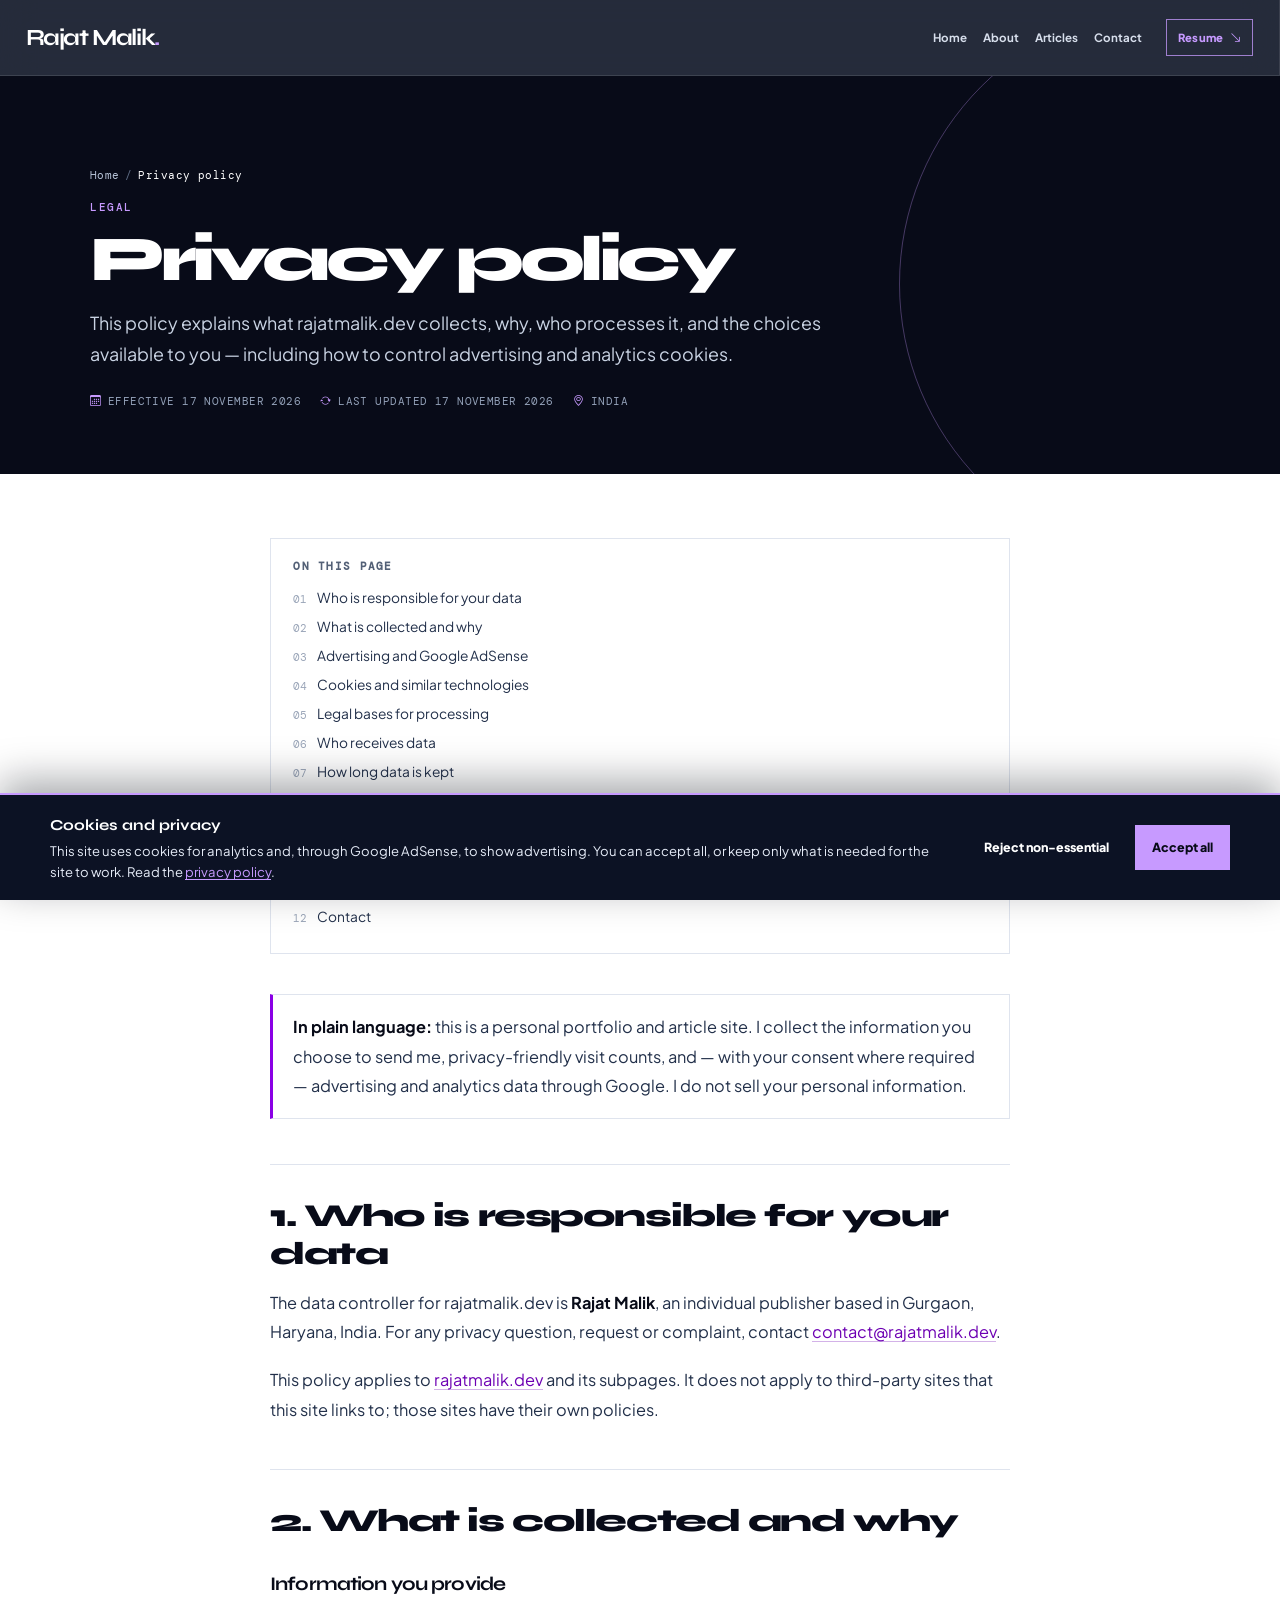
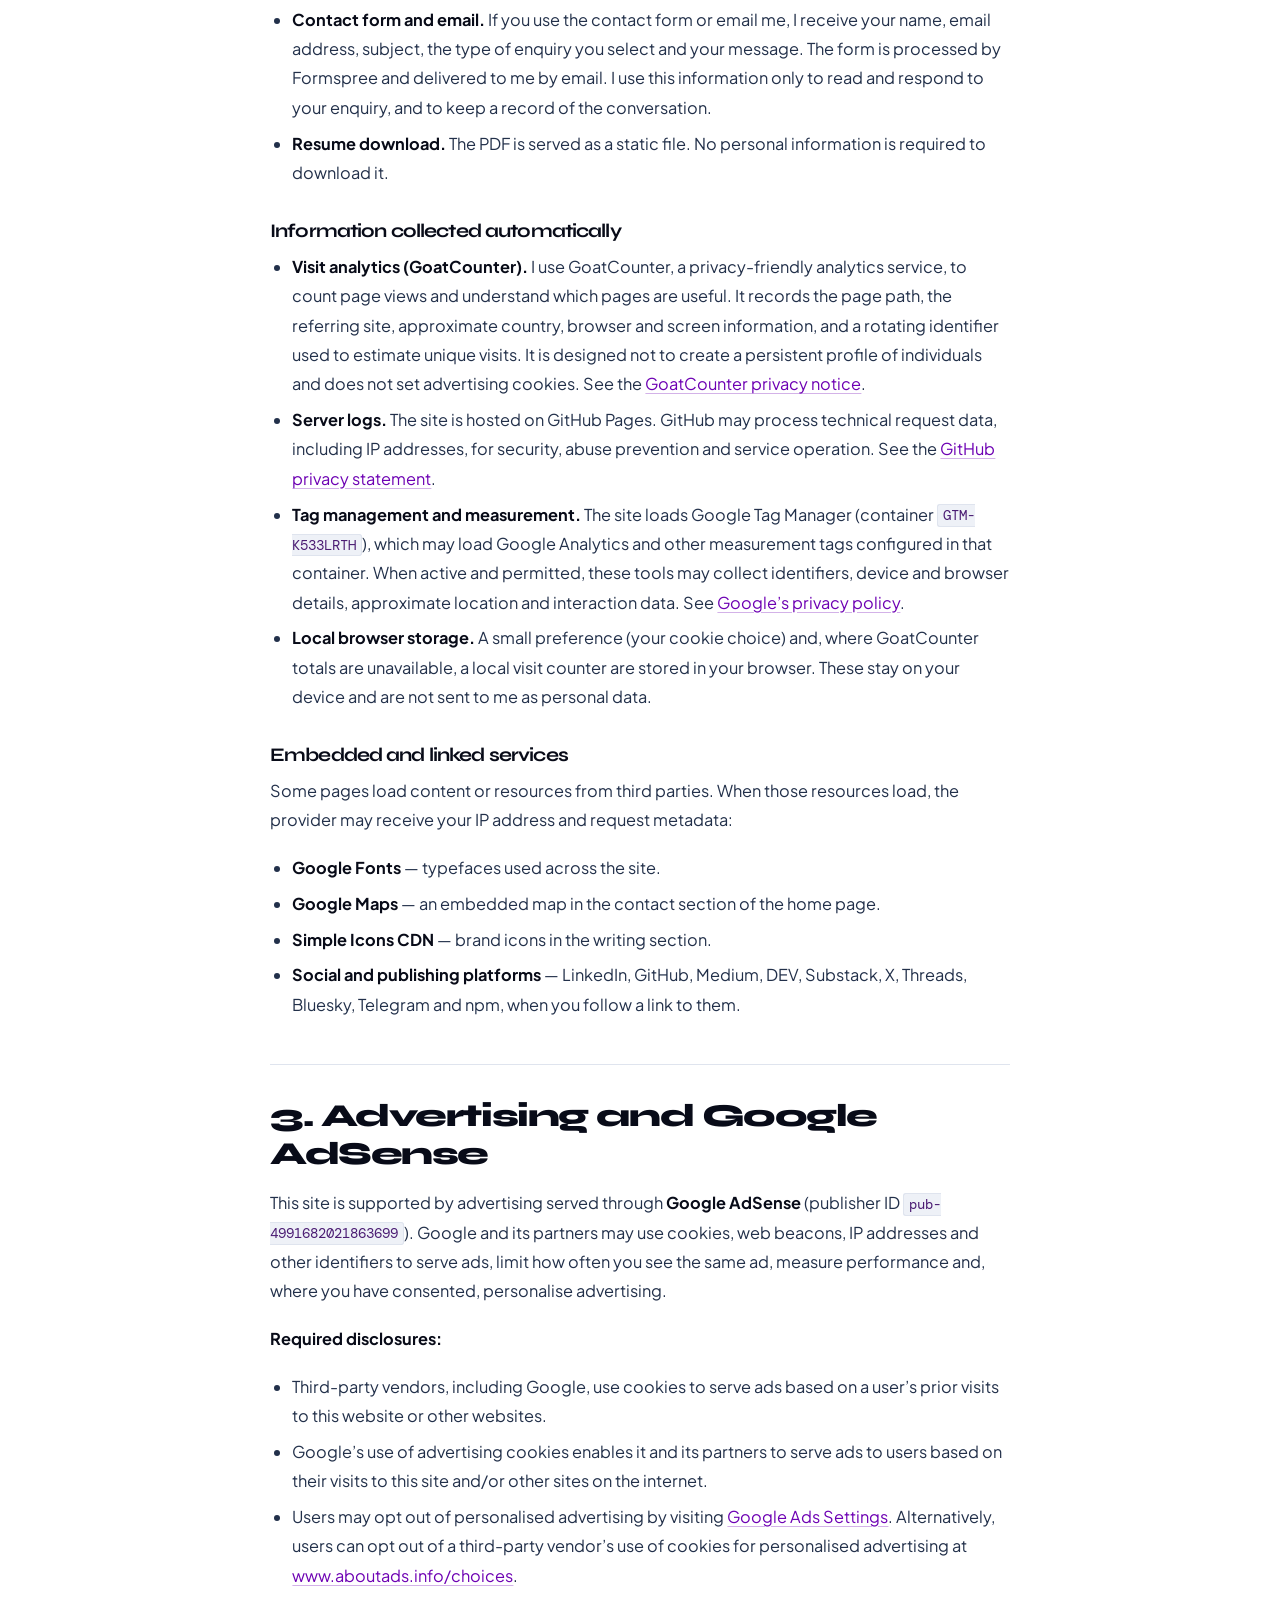
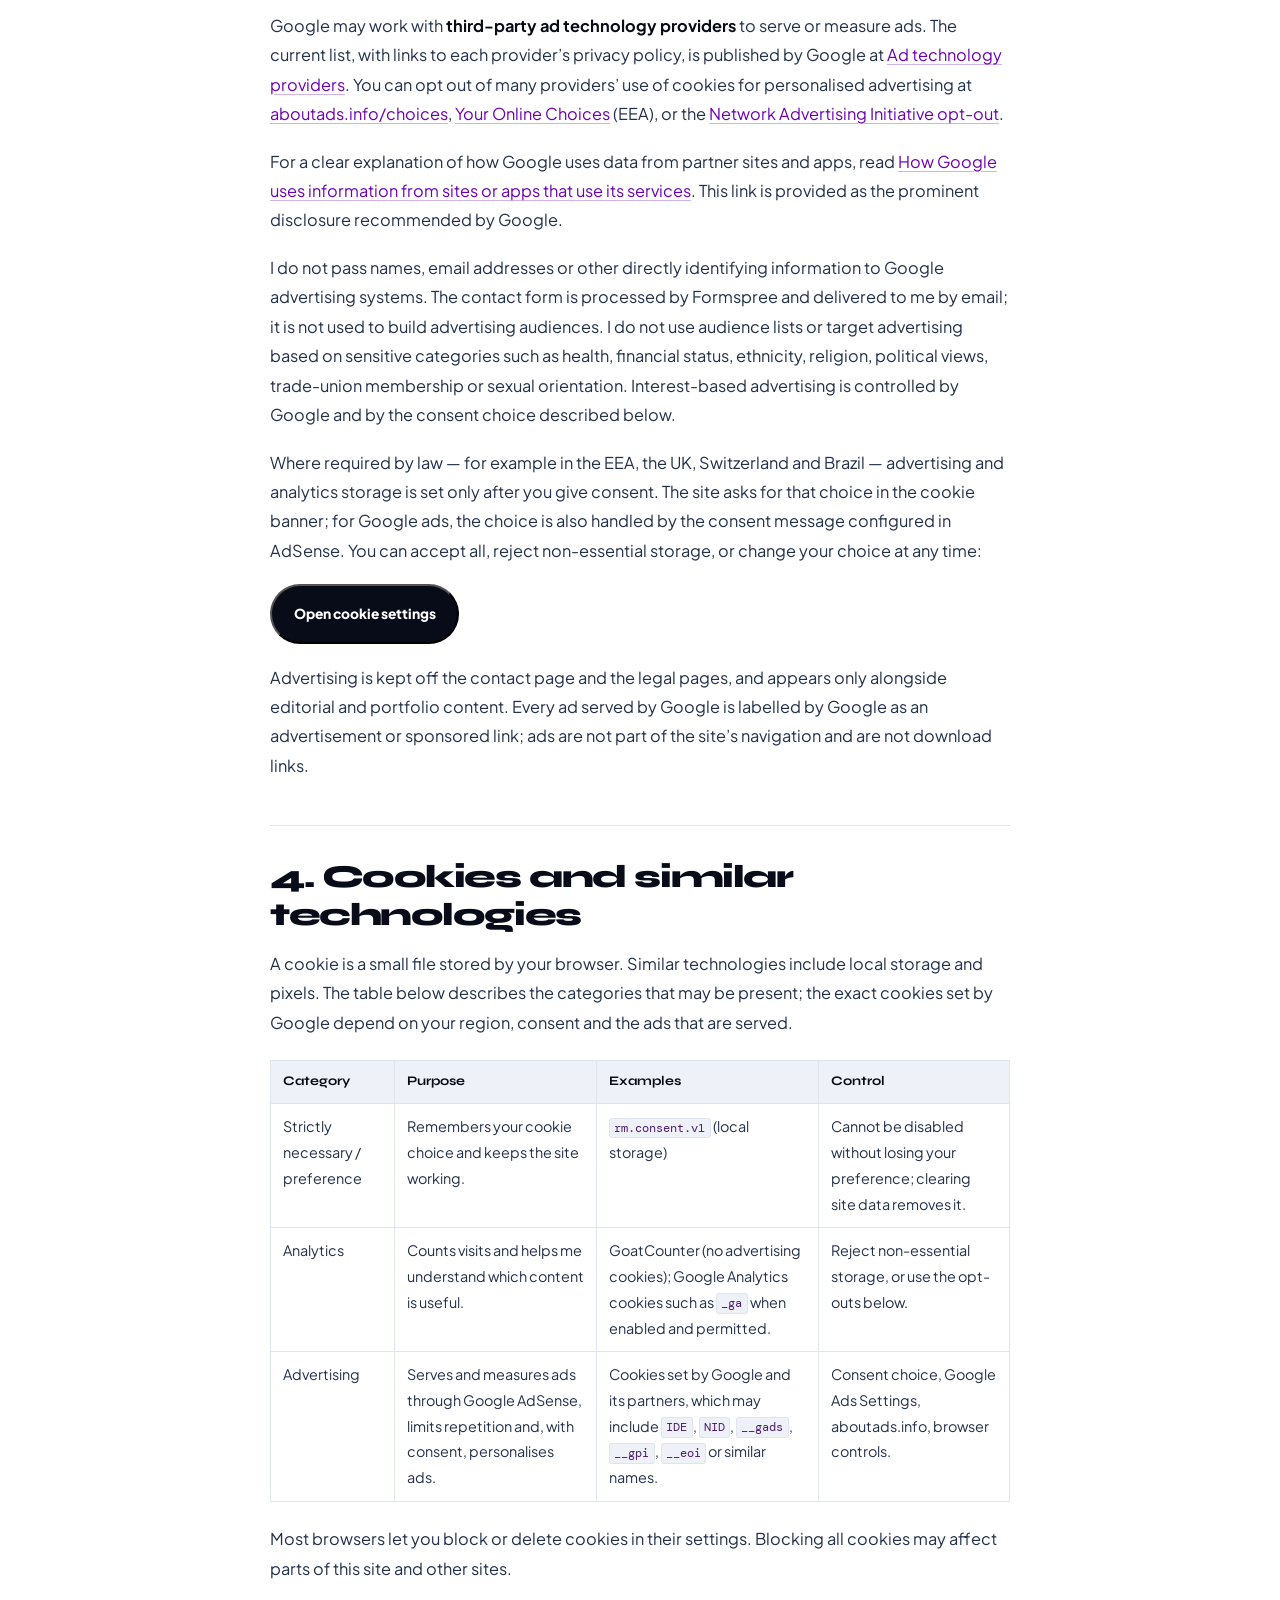
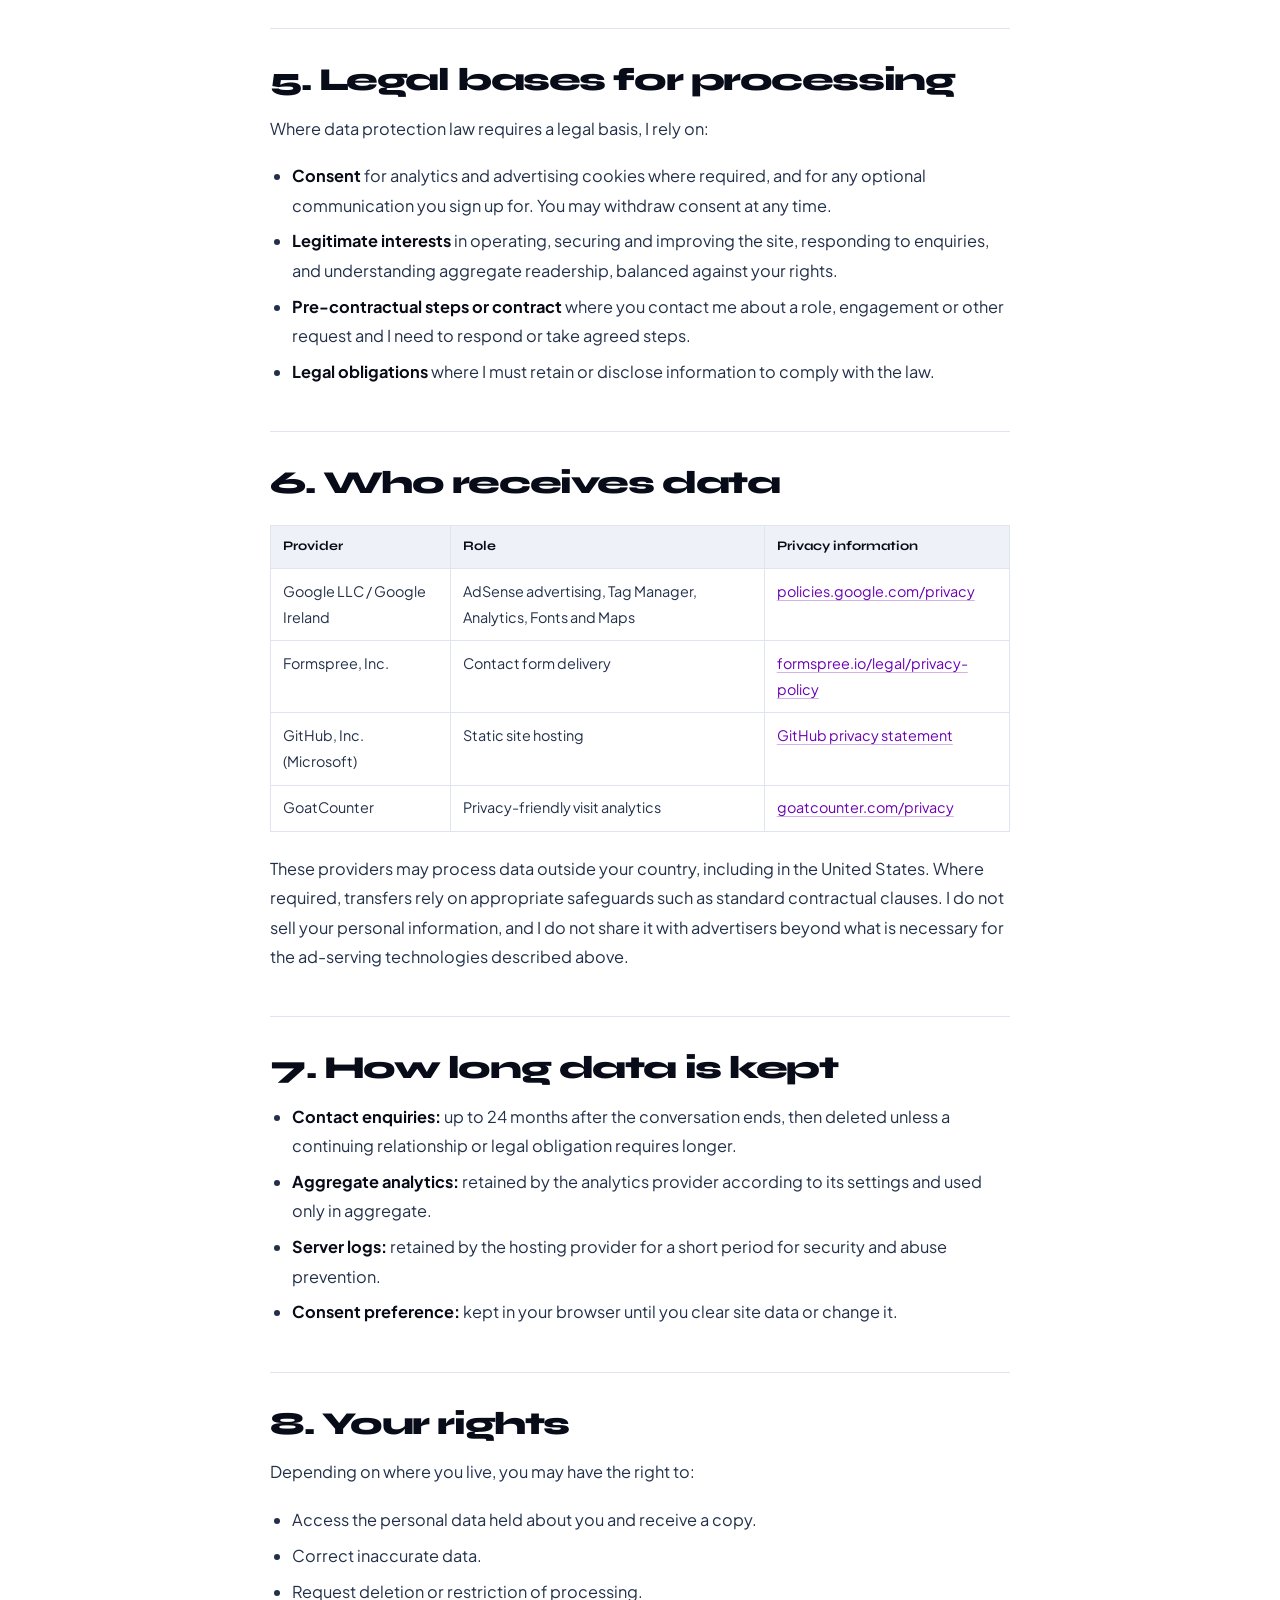
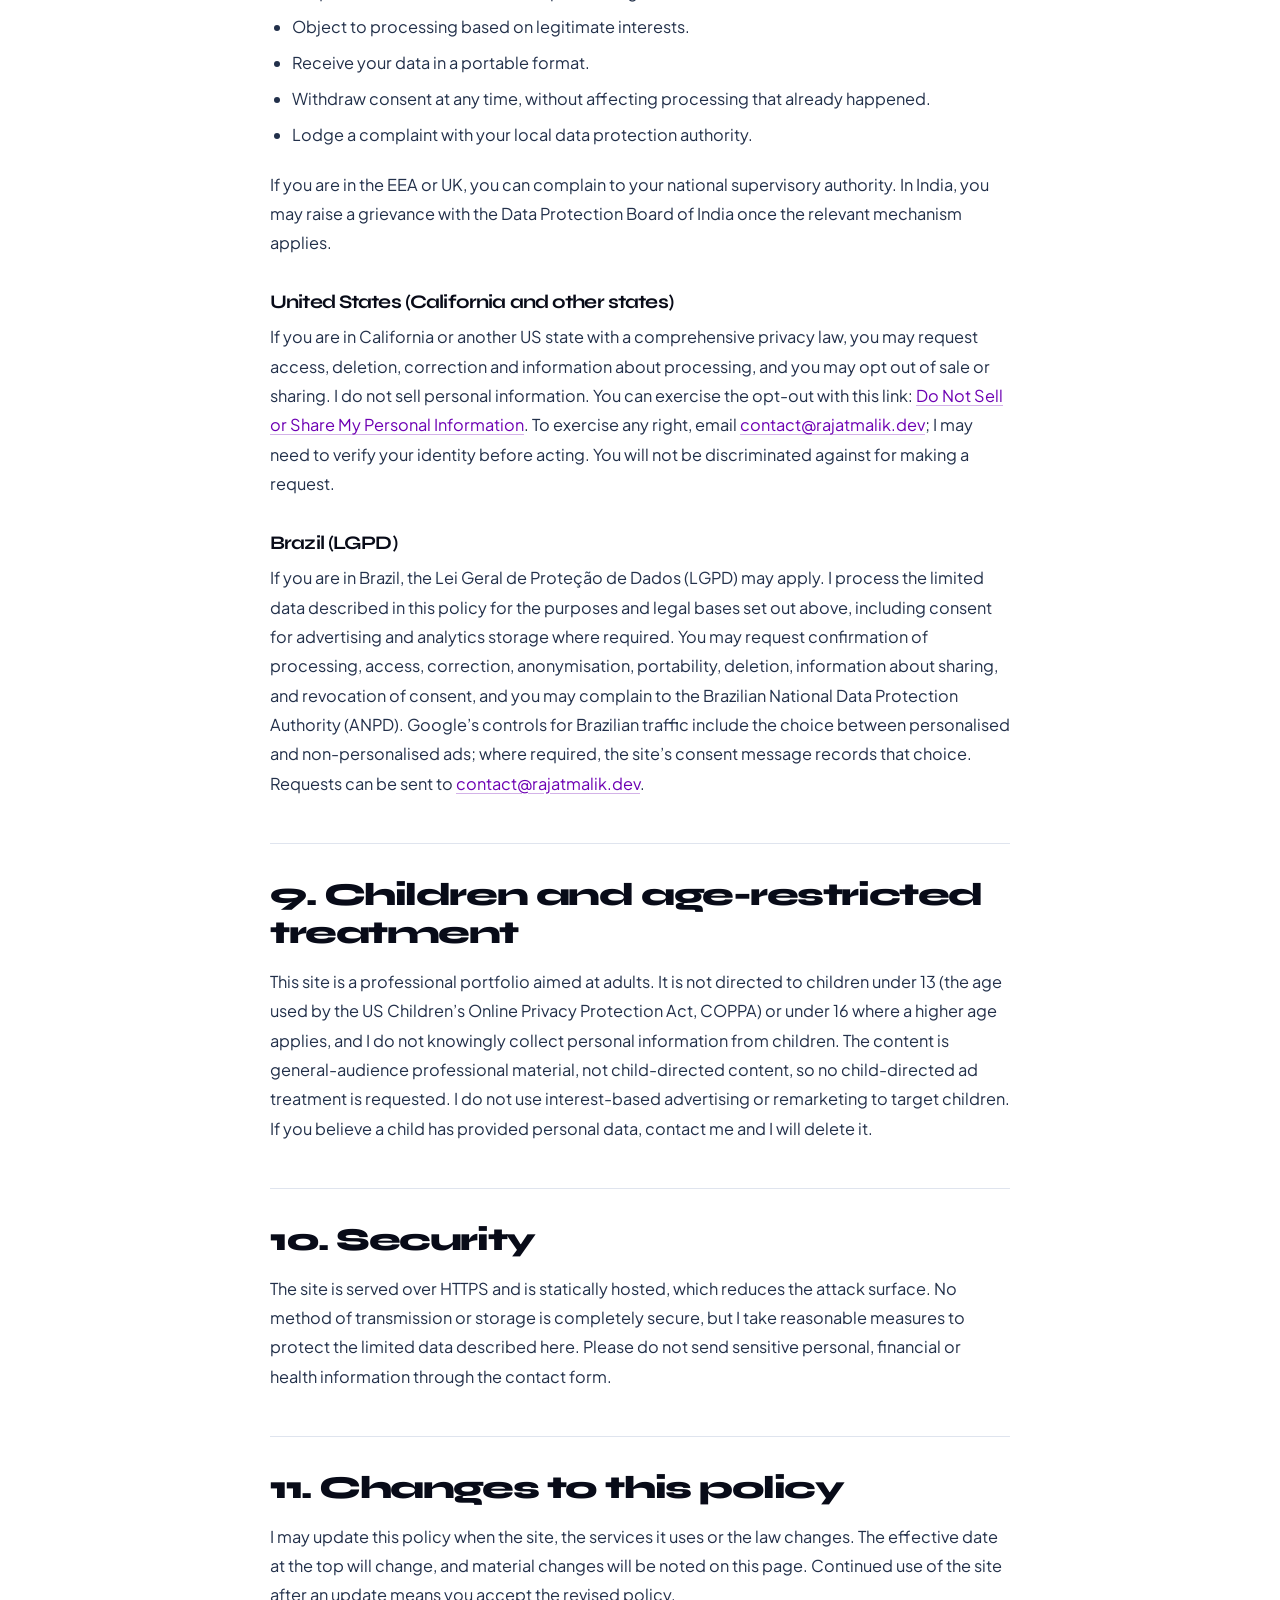
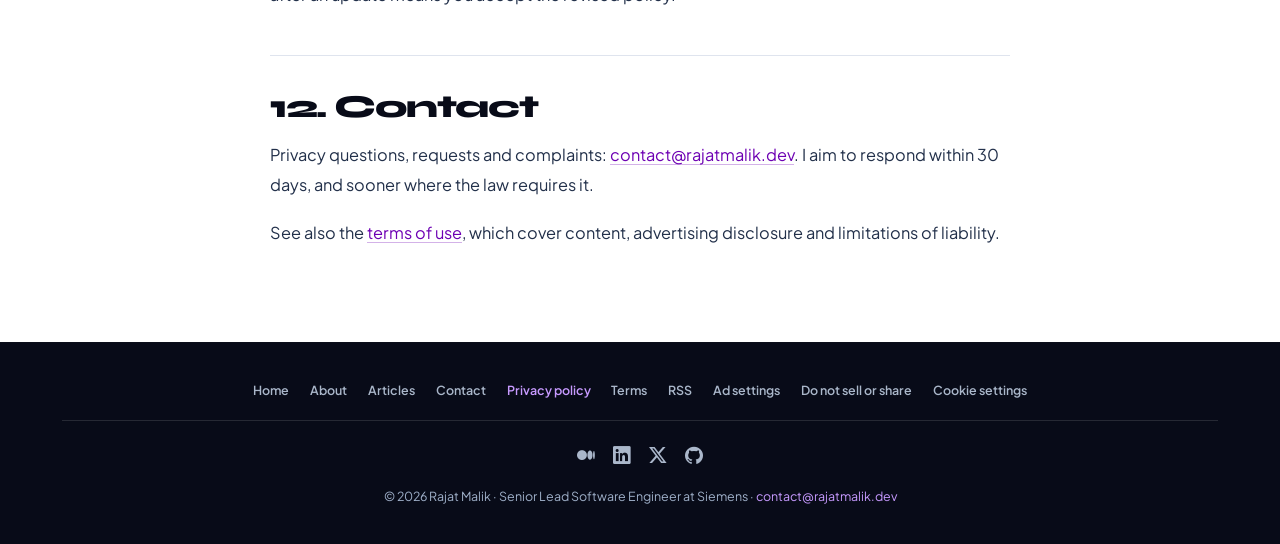
==== privacy-policy.html @ 60a5bac4 "Expand portfolio with articles and privacy tools Add six original frontend engineering articles, aut" ====
<!DOCTYPE html>
<html lang="en">

<head>
  <meta charset="utf-8">
  <meta content="width=device-width, initial-scale=1.0" name="viewport">
  <title>Privacy policy | Rajat Malik</title>
  <meta name="description"
    content="How rajatmalik.dev handles personal data, cookies, analytics and advertising, including Google AdSense, your privacy rights and how to change your consent choices.">
  <link href="https://rajatmalik.dev/privacy-policy.html" rel="canonical">
  <meta content="index, follow, max-image-preview:large, max-snippet:-1" name="robots">
  <meta content="Rajat Malik" name="author">
  <meta content="#080b18" name="theme-color">
  <meta content="ca-pub-4991682021863699" name="google-adsense-account">

  <meta content="Privacy policy | Rajat Malik" property="og:title">
  <meta content="How this site handles personal data, cookies, analytics and advertising."
    property="og:description">
  <meta content="https://rajatmalik.dev/privacy-policy.html" property="og:url">
  <meta content="website" property="og:type">
  <meta content="Rajat Malik" property="og:site_name">
  <meta content="en" property="og:locale">
  <meta content="https://rajatmalik.dev/assets/img/post.png" property="og:image">
  <meta content="1200" property="og:image:width">
  <meta content="630" property="og:image:height">
  <meta content="Privacy policy" property="og:image:alt">
  <meta content="summary_large_image" name="twitter:card">
  <meta content="@er_rajatmalik" name="twitter:site">
  <meta content="@er_rajatmalik" name="twitter:creator">
  <meta content="Privacy policy | Rajat Malik" name="twitter:title">
  <meta content="How this site handles personal data, cookies, analytics and advertising."
    name="twitter:description">
  <meta content="https://rajatmalik.dev/assets/img/post.png" name="twitter:image">

  <meta content="lTgQD1uJlZUR7Iqd2vCEJ54on_Gtxdhb-zX2o-NGDJQ" name="google-site-verification">

  <script src="/assets/js/consent-defaults.js"></script>
  <!-- Utility page: no AdSense script, no ad units and no Auto ads here. -->
  <script async src="https://www.googletagmanager.com/gtm.js?id=GTM-K533LRTH"></script>
  <script>
    gtag('js', new Date());
  </script>

  <link href="/assets/img/favicon.ico" rel="icon" sizes="any">
  <link href="/assets/img/icon-192.png" rel="icon" sizes="192x192" type="image/png">
  <link href="/assets/img/icon-512.png" rel="icon" sizes="512x512" type="image/png">
  <link href="/assets/img/apple-touch-icon.png" rel="apple-touch-icon" sizes="180x180">
  <link href="/manifest.webmanifest" rel="manifest">
  <link href="/feed.xml" rel="alternate" title="Rajat Malik — articles and notes" type="application/rss+xml">

  <link href="https://fonts.googleapis.com" rel="preconnect">
  <link crossorigin href="https://fonts.gstatic.com" rel="preconnect">
  <link
    href="https://fonts.googleapis.com/css2?family=Roboto:ital,wght@0,100;0,300;0,400;0,500;0,700;0,900;1,400&amp;family=Poppins:wght@0,300;0,400;0,500;0,600;0,700&amp;family=Raleway:wght@300;400;500;600;700&amp;family=DM+Mono&amp;family=Plus+Jakarta+Sans:wght@400;500;600;700;800&amp;family=Syne:wght@500;600;700;800&amp;display=swap"
    rel="stylesheet">

  <link href="/assets/vendor/bootstrap/css/bootstrap.min.css" rel="stylesheet">
  <link href="/assets/vendor/bootstrap-icons/bootstrap-icons.css" rel="stylesheet">
  <link href="/assets/css/main.css?v=20261117" rel="stylesheet">
  <link href="/assets/css/modern.css?v=20261117" rel="stylesheet">
  <link href="/assets/css/site-extras.css?v=5" rel="stylesheet">
  <link href="/assets/css/pages.css?v=4" rel="stylesheet">
</head>

<body class="page-body">
  <a class="skip-link" href="#main-content">Skip to content</a>

  <header class="header dark-background" id="header">
    <i aria-controls="navmenu" aria-expanded="false" aria-label="Open menu"
      class="header-toggle d-xl-none bi bi-list" role="button" tabindex="0"></i>
    <a class="logo d-flex align-items-center justify-content-center" href="/">
      <span class="sitename">Rajat Malik</span>
    </a>
    <nav aria-label="Primary" class="navmenu" id="navmenu">
      <ul>
        <li><a href="/">Home</a></li>
        <li><a href="/about.html">About</a></li>
        <li><a href="/articles/">Articles</a></li>
        <li><a href="/contact.html">Contact</a></li>
      </ul>
    </nav>
    <div class="header-cta">
      <a class="header-resume" download href="/assets/Rajat-JS-React-Angular.pdf">Resume <i
          class="bi bi-arrow-down-right"></i></a>
      <p class="header-tagline">Senior Lead Software Engineer at <strong>Siemens</strong></p>
    </div>
  </header>

  <main class="page-main" id="main-content">
    <section class="page-hero">
      <div class="page-wrap">
        <nav aria-label="Breadcrumb" class="breadcrumbs">
          <ol>
            <li><a href="/">Home</a></li>
            <li><span aria-current="page">Privacy policy</span></li>
          </ol>
        </nav>
        <p class="page-eyebrow">Legal</p>
        <h1>Privacy policy</h1>
        <p class="page-lede">This policy explains what rajatmalik.dev collects, why, who processes it, and the
          choices available to you &mdash; including how to control advertising and analytics cookies.</p>
        <div class="article-meta">
          <span><i class="bi bi-calendar3"></i> Effective 17 November 2026</span>
          <span><i class="bi bi-arrow-repeat"></i> Last updated 17 November 2026</span>
          <span><i class="bi bi-geo-alt"></i> India</span>
        </div>
      </div>
    </section>

    <section class="page-section">
      <div class="page-wrap page-narrow">
        <nav aria-label="On this page" class="toc" data-toc>
          <p class="toc-title">On this page</p>
        </nav>

        <article class="prose">
          <div class="callout">
            <p><strong>In plain language:</strong> this is a personal portfolio and article site. I collect the
              information you choose to send me, privacy-friendly visit counts, and &mdash; with your consent where
              required &mdash; advertising and analytics data through Google. I do not sell your personal
              information.</p>
          </div>

          <h2>1. Who is responsible for your data</h2>
          <p>The data controller for rajatmalik.dev is <strong>Rajat Malik</strong>, an individual publisher based in
            Gurgaon, Haryana, India. For any privacy question, request or complaint, contact
            <a href="mailto:contact@rajatmalik.dev?subject=Privacy%20request">contact@rajatmalik.dev</a>.</p>
          <p>This policy applies to <a href="https://rajatmalik.dev/">rajatmalik.dev</a> and its subpages. It does not
            apply to third-party sites that this site links to; those sites have their own policies.</p>

          <h2>2. What is collected and why</h2>
          <h3>Information you provide</h3>
          <ul>
            <li><strong>Contact form and email.</strong> If you use the contact form or email me, I receive your name,
              email address, subject, the type of enquiry you select and your message. The form is processed by
              Formspree and delivered to me by email. I use this information only to read and respond to your enquiry,
              and to keep a record of the conversation.</li>
            <li><strong>Resume download.</strong> The PDF is served as a static file. No personal information is
              required to download it.</li>
          </ul>

          <h3>Information collected automatically</h3>
          <ul>
            <li><strong>Visit analytics (GoatCounter).</strong> I use GoatCounter, a privacy-friendly analytics
              service, to count page views and understand which pages are useful. It records the page path, the
              referring site, approximate country, browser and screen information, and a rotating identifier used to
              estimate unique visits. It is designed not to create a persistent profile of individuals and does not
              set advertising cookies. See the <a href="https://www.goatcounter.com/privacy" rel="noopener"
                target="_blank">GoatCounter privacy notice</a>.</li>
            <li><strong>Server logs.</strong> The site is hosted on GitHub Pages. GitHub may process technical request
              data, including IP addresses, for security, abuse prevention and service operation. See the
              <a href="https://docs.github.com/en/site-policy/privacy-policies/github-general-privacy-statement"
                rel="noopener" target="_blank">GitHub privacy statement</a>.</li>
            <li><strong>Tag management and measurement.</strong> The site loads Google Tag Manager (container
              <code>GTM-K533LRTH</code>), which may load Google Analytics and other measurement tags configured in that
              container. When active and permitted, these tools may collect identifiers, device and browser details,
              approximate location and interaction data. See
              <a href="https://policies.google.com/privacy" rel="noopener" target="_blank">Google&rsquo;s privacy
                policy</a>.</li>
            <li><strong>Local browser storage.</strong> A small preference (your cookie choice) and, where GoatCounter
              totals are unavailable, a local visit counter are stored in your browser. These stay on your device and
              are not sent to me as personal data.</li>
          </ul>

          <h3>Embedded and linked services</h3>
          <p>Some pages load content or resources from third parties. When those resources load, the provider may
            receive your IP address and request metadata:</p>
          <ul>
            <li><strong>Google Fonts</strong> &mdash; typefaces used across the site.</li>
            <li><strong>Google Maps</strong> &mdash; an embedded map in the contact section of the home page.</li>
            <li><strong>Simple Icons CDN</strong> &mdash; brand icons in the writing section.</li>
            <li><strong>Social and publishing platforms</strong> &mdash; LinkedIn, GitHub, Medium, DEV, Substack, X,
              Threads, Bluesky, Telegram and npm, when you follow a link to them.</li>
          </ul>

          <h2 id="advertising">3. Advertising and Google AdSense</h2>
          <p>This site is supported by advertising served through <strong>Google AdSense</strong> (publisher ID
            <code>pub-4991682021863699</code>). Google and its partners may use cookies, web beacons, IP addresses and
            other identifiers to serve ads, limit how often you see the same ad, measure performance and, where you
            have consented, personalise advertising.</p>
          <p><strong>Required disclosures:</strong></p>
          <ul>
            <li>Third-party vendors, including Google, use cookies to serve ads based on a user&rsquo;s prior visits to
              this website or other websites.</li>
            <li>Google&rsquo;s use of advertising cookies enables it and its partners to serve ads to users based on
              their visits to this site and/or other sites on the internet.</li>
            <li>Users may opt out of personalised advertising by visiting
              <a href="https://www.google.com/settings/ads" rel="noopener" target="_blank">Google Ads Settings</a>.
              Alternatively, users can opt out of a third-party vendor&rsquo;s use of cookies for personalised
              advertising at <a href="https://www.aboutads.info/choices/" rel="noopener"
                target="_blank">www.aboutads.info/choices</a>.</li>
          </ul>
          <p>Google may work with <strong>third-party ad technology providers</strong> to serve or measure ads. The
            current list, with links to each provider&rsquo;s privacy policy, is published by Google at
            <a href="https://support.google.com/adsense/answer/9012903" rel="noopener" target="_blank">Ad technology
              providers</a>. You can opt out of many providers&rsquo; use of cookies for personalised advertising at
            <a href="https://www.aboutads.info/choices/" rel="noopener" target="_blank">aboutads.info/choices</a>,
            <a href="https://www.youronlinechoices.eu/" rel="noopener" target="_blank">Your Online Choices</a> (EEA),
            or the <a href="https://optout.networkadvertising.org/" rel="noopener" target="_blank">Network Advertising
              Initiative opt-out</a>.</p>
          <p>For a clear explanation of how Google uses data from partner sites and apps, read
            <a href="https://policies.google.com/technologies/partner-sites" rel="noopener" target="_blank">How Google
              uses information from sites or apps that use its services</a>. This link is provided as the prominent
            disclosure recommended by Google.</p>
          <p>I do not pass names, email addresses or other directly identifying information to Google advertising
            systems. The contact form is processed by Formspree and delivered to me by email; it is not used to build
            advertising audiences. I do not use audience lists or target advertising based on sensitive categories such
            as health, financial status, ethnicity, religion, political views, trade-union membership or sexual
            orientation. Interest-based advertising is controlled by Google and by the consent choice described below.
          </p>
          <p>Where required by law &mdash; for example in the EEA, the UK, Switzerland and Brazil &mdash; advertising
            and analytics storage is set only after you give consent. The site asks for that choice in the cookie
            banner; for Google ads, the choice is also handled by the consent message configured in AdSense. You can
            accept all, reject non-essential storage, or change your choice at any time:</p>
          <p><button class="button button-dark" data-cookie-settings type="button">Open cookie settings</button></p>
          <p>Advertising is kept off the contact page and the legal pages, and appears only alongside editorial and
            portfolio content. Every ad served by Google is labelled by Google as an advertisement or sponsored link;
            ads are not part of the site&rsquo;s navigation and are not download links.</p>

          <h2>4. Cookies and similar technologies</h2>
          <p>A cookie is a small file stored by your browser. Similar technologies include local storage and pixels.
            The table below describes the categories that may be present; the exact cookies set by Google depend on
            your region, consent and the ads that are served.</p>
          <table>
            <thead>
              <tr>
                <th>Category</th>
                <th>Purpose</th>
                <th>Examples</th>
                <th>Control</th>
              </tr>
            </thead>
            <tbody>
              <tr>
                <td>Strictly necessary / preference</td>
                <td>Remembers your cookie choice and keeps the site working.</td>
                <td><code>rm.consent.v1</code> (local storage)</td>
                <td>Cannot be disabled without losing your preference; clearing site data removes it.</td>
              </tr>
              <tr>
                <td>Analytics</td>
                <td>Counts visits and helps me understand which content is useful.</td>
                <td>GoatCounter (no advertising cookies); Google Analytics cookies such as <code>_ga</code> when
                  enabled and permitted.</td>
                <td>Reject non-essential storage, or use the opt-outs below.</td>
              </tr>
              <tr>
                <td>Advertising</td>
                <td>Serves and measures ads through Google AdSense, limits repetition and, with consent, personalises
                  ads.</td>
                <td>Cookies set by Google and its partners, which may include <code>IDE</code>, <code>NID</code>,
                  <code>__gads</code>, <code>__gpi</code>, <code>__eoi</code> or similar names.</td>
                <td>Consent choice, Google Ads Settings, aboutads.info, browser controls.</td>
              </tr>
            </tbody>
          </table>
          <p>Most browsers let you block or delete cookies in their settings. Blocking all cookies may affect parts of
            this site and other sites.</p>

          <h2>5. Legal bases for processing</h2>
          <p>Where data protection law requires a legal basis, I rely on:</p>
          <ul>
            <li><strong>Consent</strong> for analytics and advertising cookies where required, and for any optional
              communication you sign up for. You may withdraw consent at any time.</li>
            <li><strong>Legitimate interests</strong> in operating, securing and improving the site, responding to
              enquiries, and understanding aggregate readership, balanced against your rights.</li>
            <li><strong>Pre-contractual steps or contract</strong> where you contact me about a role, engagement or
              other request and I need to respond or take agreed steps.</li>
            <li><strong>Legal obligations</strong> where I must retain or disclose information to comply with the
              law.</li>
          </ul>

          <h2>6. Who receives data</h2>
          <table>
            <thead>
              <tr>
                <th>Provider</th>
                <th>Role</th>
                <th>Privacy information</th>
              </tr>
            </thead>
            <tbody>
              <tr>
                <td>Google LLC / Google Ireland</td>
                <td>AdSense advertising, Tag Manager, Analytics, Fonts and Maps</td>
                <td><a href="https://policies.google.com/privacy" rel="noopener" target="_blank">policies.google.com/privacy</a>
                </td>
              </tr>
              <tr>
                <td>Formspree, Inc.</td>
                <td>Contact form delivery</td>
                <td><a href="https://formspree.io/legal/privacy-policy" rel="noopener" target="_blank">formspree.io/legal/privacy-policy</a>
                </td>
              </tr>
              <tr>
                <td>GitHub, Inc. (Microsoft)</td>
                <td>Static site hosting</td>
                <td><a href="https://docs.github.com/en/site-policy/privacy-policies/github-general-privacy-statement"
                    rel="noopener" target="_blank">GitHub privacy statement</a></td>
              </tr>
              <tr>
                <td>GoatCounter</td>
                <td>Privacy-friendly visit analytics</td>
                <td><a href="https://www.goatcounter.com/privacy" rel="noopener" target="_blank">goatcounter.com/privacy</a>
                </td>
              </tr>
            </tbody>
          </table>
          <p>These providers may process data outside your country, including in the United States. Where required,
            transfers rely on appropriate safeguards such as standard contractual clauses. I do not sell your personal
            information, and I do not share it with advertisers beyond what is necessary for the ad-serving
            technologies described above.</p>

          <h2>7. How long data is kept</h2>
          <ul>
            <li><strong>Contact enquiries:</strong> up to 24 months after the conversation ends, then deleted unless a
              continuing relationship or legal obligation requires longer.</li>
            <li><strong>Aggregate analytics:</strong> retained by the analytics provider according to its settings and
              used only in aggregate.</li>
            <li><strong>Server logs:</strong> retained by the hosting provider for a short period for security and
              abuse prevention.</li>
            <li><strong>Consent preference:</strong> kept in your browser until you clear site data or change it.</li>
          </ul>

          <h2>8. Your rights</h2>
          <p>Depending on where you live, you may have the right to:</p>
          <ul>
            <li>Access the personal data held about you and receive a copy.</li>
            <li>Correct inaccurate data.</li>
            <li>Request deletion or restriction of processing.</li>
            <li>Object to processing based on legitimate interests.</li>
            <li>Receive your data in a portable format.</li>
            <li>Withdraw consent at any time, without affecting processing that already happened.</li>
            <li>Lodge a complaint with your local data protection authority.</li>
          </ul>
          <p>If you are in the EEA or UK, you can complain to your national supervisory authority. In India, you may
            raise a grievance with the Data Protection Board of India once the relevant mechanism applies.</p>

          <h3 id="california">United States (California and other states)</h3>
          <p>If you are in California or another US state with a comprehensive privacy law, you may request access,
            deletion, correction and information about processing, and you may opt out of sale or sharing. I do not
            sell personal information. You can exercise the opt-out with this link:
            <a href="mailto:contact@rajatmalik.dev?subject=Do%20Not%20Sell%20or%20Share%20My%20Personal%20Information">Do
              Not Sell or Share My Personal Information</a>. To exercise any right, email
            <a href="mailto:contact@rajatmalik.dev?subject=Privacy%20request">contact@rajatmalik.dev</a>; I may need to
            verify your identity before acting. You will not be discriminated against for making a request.</p>

          <h3>Brazil (LGPD)</h3>
          <p>If you are in Brazil, the Lei Geral de Prote&ccedil;&atilde;o de Dados (LGPD) may apply. I process the
            limited data described in this policy for the purposes and legal bases set out above, including consent
            for advertising and analytics storage where required. You may request confirmation of processing, access,
            correction, anonymisation, portability, deletion, information about sharing, and revocation of consent, and
            you may complain to the Brazilian National Data Protection Authority (ANPD). Google&rsquo;s controls for
            Brazilian traffic include the choice between personalised and non-personalised ads; where required, the
            site&rsquo;s consent message records that choice. Requests can be sent to
            <a href="mailto:contact@rajatmalik.dev?subject=LGPD%20request">contact@rajatmalik.dev</a>.</p>

          <h2>9. Children and age-restricted treatment</h2>
          <p>This site is a professional portfolio aimed at adults. It is not directed to children under 13 (the age
            used by the US Children&rsquo;s Online Privacy Protection Act, COPPA) or under 16 where a higher age applies,
            and I do not knowingly collect personal information from children. The content is general-audience
            professional material, not child-directed content, so no child-directed ad treatment is requested. I do not
            use interest-based advertising or remarketing to target children. If you believe a child has provided
            personal data, contact me and I will delete it.</p>

          <h2>10. Security</h2>
          <p>The site is served over HTTPS and is statically hosted, which reduces the attack surface. No method of
            transmission or storage is completely secure, but I take reasonable measures to protect the limited data
            described here. Please do not send sensitive personal, financial or health information through the contact
            form.</p>

          <h2>11. Changes to this policy</h2>
          <p>I may update this policy when the site, the services it uses or the law changes. The effective date at the
            top will change, and material changes will be noted on this page. Continued use of the site after an
            update means you accept the revised policy.</p>

          <h2>12. Contact</h2>
          <p>Privacy questions, requests and complaints:
            <a href="mailto:contact@rajatmalik.dev?subject=Privacy%20request">contact@rajatmalik.dev</a>. I aim to
            respond within 30 days, and sooner where the law requires it.</p>

          <p>See also the <a href="/terms.html">terms of use</a>, which cover content, advertising disclosure and
            limitations of liability.</p>
        </article>
      </div>
    </section>
  </main>

  <footer class="footer light-background position-relative" id="footer">
    <div class="container">
      <nav aria-label="Footer" class="footer-nav">
        <a href="/">Home</a>
        <a href="/about.html">About</a>
        <a href="/articles/">Articles</a>
        <a href="/contact.html">Contact</a>
        <a aria-current="page" href="/privacy-policy.html">Privacy policy</a>
        <a href="/terms.html">Terms</a>
        <a href="/feed.xml">RSS</a>
        <a href="https://www.google.com/settings/ads" rel="noopener" target="_blank">Ad settings</a>
        <a href="/privacy-policy.html#california">Do not sell or share</a>
        <button data-cookie-settings type="button">Cookie settings</button>
      </nav>
      <div class="copyright text-center">
        <a class="medium" href="https://medium.com/@codewithrajat" rel="noopener" target="_blank" title="Medium"><i
            class="bi bi-medium"></i></a>
        <a class="linkedin" href="https://www.linkedin.com/in/errajatmalik/" rel="noopener" target="_blank"
          title="LinkedIn"><i class="bi bi-linkedin"></i></a>
        <a class="twitter" href="https://twitter.com/er_rajatmalik" rel="noopener" target="_blank" title="X"><i
            class="bi bi-twitter-x"></i></a>
        <a class="Github" href="https://github.com/malikrajat" rel="noopener" target="_blank" title="GitHub"><i
            class="bi bi-github"></i></a>
      </div>
      <p class="footer-legal">&copy; <span data-year>2026</span> Rajat Malik &middot; Senior Lead Software Engineer at
        Siemens &middot; <a href="mailto:contact@rajatmalik.dev">contact@rajatmalik.dev</a></p>
    </div>
  </footer>

  <a class="scroll-top d-flex align-items-center justify-content-center" href="#"><i class="bi bi-arrow-up-short"
      aria-hidden="true"></i><span class="visually-hidden">Back to top</span></a>

  <script src="/assets/js/pages.js"></script>
  <script src="/assets/js/consent.js"></script>
</body>

</html>
---- assets/css/main.css ----
/**
* Template Name: iPortfolio
* Template URL: https://bootstrapmade.com/iportfolio-bootstrap-portfolio-websites-template/
* Updated: Jun 29 2024 with Bootstrap v5.3.3
* Author: BootstrapMade.com
* License: https://bootstrapmade.com/license/
*/

/*--------------------------------------------------------------
# Font & Color Variables
# Help: https://bootstrapmade.com/color-system/
--------------------------------------------------------------*/
/* Fonts */
:root {
  --default-font: "Roboto", system-ui, -apple-system, "Segoe UI", Roboto, "Helvetica Neue", Arial, "Noto Sans", "Liberation Sans", sans-serif, "Apple Color Emoji", "Segoe UI Emoji", "Segoe UI Symbol", "Noto Color Emoji";
  --heading-font: "Raleway", sans-serif;
  --nav-font: "Poppins", sans-serif;
}

/* Global Colors - The following color variables are used throughout the website. Updating them here will change the color scheme of the entire website */
:root {
  --background-color: #ffffff;
  /* Background color for the entire website, including individual sections */
  --default-color: #272829;
  /* Default color used for the majority of the text content across the entire website */
  --heading-color: #050d18;
  /* Color for headings, subheadings and title throughout the website */
  --accent-color: #149ddd;
  /* Accent color that represents your brand on the website. It's used for buttons, links, and other elements that need to stand out */
  --surface-color: #ffffff;
  /* The surface color is used as a background of boxed elements within sections, such as cards, icon boxes, or other elements that require a visual separation from the global background. */
  --contrast-color: #ffffff;
  /* Contrast color for text, ensuring readability against backgrounds of accent, heading, or default colors. */
}

/* Nav Menu Colors - The following color variables are used specifically for the navigation menu. They are separate from the global colors to allow for more customization options */
:root {
  --nav-color: #a8a9b4;
  /* The default color of the main navmenu links */
  --nav-hover-color: #ffffff;
  /* Applied to main navmenu links when they are hovered over or active */
  --nav-mobile-background-color: #040b14;
  /* Used as the background color for mobile navigation menu */
  --nav-dropdown-background-color: #040b14;
  /* Used as the background color for dropdown items that appear when hovering over primary navigation items */
  --nav-dropdown-color: #a8a9b4;
  /* Used for navigation links of the dropdown items in the navigation menu. */
  --nav-dropdown-hover-color: #ffffff;
  /* Similar to --nav-hover-color, this color is applied to dropdown navigation links when they are hovered over. */
}

/* Color Presets - These classes override global colors when applied to any section or element, providing reuse of the sam color scheme. */

.light-background {
  --background-color: #f4fafd;
  --surface-color: #ffffff;
}

.dark-background {
  --background-color: #040b14;
  --default-color: #ffffff;
  --heading-color: #ffffff;
  --surface-color: #151f2b;
  --contrast-color: #ffffff;
}

/* Smooth scroll */
:root {
  scroll-behavior: smooth;
}

/*--------------------------------------------------------------
# General Styling & Shared Classes
--------------------------------------------------------------*/
body {
  color: var(--default-color);
  background-color: var(--background-color);
  font-family: var(--default-font);
}

a {
  color: var(--accent-color);
  text-decoration: none;
  transition: 0.3s;
}

a:hover {
  color: color-mix(in srgb, var(--accent-color), transparent 25%);
  text-decoration: none;
}

h1,
h2,
h3,
h4,
h5,
h6 {
  color: var(--heading-color);
  font-family: var(--heading-font);
}

/* PHP Email Form Messages
------------------------------*/
.php-email-form .error-message {
  display: none;
  background: #df1529;
  color: #ffffff;
  text-align: left;
  padding: 15px;
  margin-bottom: 24px;
  font-weight: 600;
}

.php-email-form .sent-message {
  display: none;
  color: #ffffff;
  background: #059652;
  text-align: center;
  padding: 15px;
  margin-bottom: 24px;
  font-weight: 600;
}

.php-email-form .loading {
  display: none;
  background: var(--surface-color);
  text-align: center;
  padding: 15px;
  margin-bottom: 24px;
}

.php-email-form .loading:before {
  content: "";
  display: inline-block;
  border-radius: 50%;
  width: 24px;
  height: 24px;
  margin: 0 10px -6px 0;
  border: 3px solid var(--accent-color);
  border-top-color: var(--surface-color);
  animation: php-email-form-loading 1s linear infinite;
}

@keyframes php-email-form-loading {
  0% {
    transform: rotate(0deg);
  }

  100% {
    transform: rotate(360deg);
  }
}

/*--------------------------------------------------------------
# Global Header
--------------------------------------------------------------*/
.header {
  color: var(--default-color);
  background-color: var(--background-color);
  position: fixed;
  top: 0;
  left: 0;
  bottom: 0;
  padding: 0 15px;
  width: 300px;
  transition: all ease-in-out 0.3s;
  overflow-y: auto;
  z-index: 997;
  border-right: 1px solid color-mix(in srgb, var(--default-color), transparent 90%);
}

.header .profile-img img {
  margin: 15px auto;
  display: block;
  width: 120px;
  border: 8px solid color-mix(in srgb, var(--default-color), transparent 85%);
}

.header .logo {
  line-height: 1;
  margin-bottom: 15px;
}

.header .logo img {
  max-height: 32px;
  margin-right: 8px;
}

.header .logo h1 {
  font-size: 24px;
  margin: 0;
  font-weight: 700;
  color: var(--heading-color);
}

.header .social-links {
  margin: 0 0 20px 0;
}

.header .social-links a {
  font-size: 16px;
  display: inline-flex;
  align-items: center;
  justify-content: center;
  background: color-mix(in srgb, var(--default-color), transparent 90%);
  color: var(--default-color);
  margin: 0 2px;
  border-radius: 50%;
  text-align: center;
  width: 40px;
  height: 40px;
  transition: 0.3s;
}

.header .social-links a:hover {
  color: var(--contrast-color);
  background: var(--accent-color);
}

@media (min-width: 1200px) {

  .header~main,
  .header~#footer {
    margin-left: 300px;
  }
}

@media (max-width: 1199px) {
  .header {
    left: -100%;
  }
}

.header.header-show {
  left: 0;
}

.header .header-toggle {
  color: var(--contrast-color);
  background-color: var(--accent-color);
  font-size: 22px;
  display: flex;
  align-items: center;
  justify-content: center;
  width: 40px;
  height: 40px;
  border-radius: 50%;
  cursor: pointer;
  position: fixed;
  top: 15px;
  right: 15px;
  z-index: 9999;
  transition: background-color 0.3s;
}

.header .header-toggle:hover {
  color: var(--contrast-color);
  background-color: color-mix(in srgb, var(--accent-color) 90%, white 15%);
}

/*--------------------------------------------------------------
# Navigation Menu
--------------------------------------------------------------*/
.mobile-nav-toggle {
  display: none;
}

.navmenu {
  padding: 0;
  z-index: 9997;
}

.navmenu ul {
  list-style: none;
  padding: 0 0 20px 0;
  margin: 0;
}

.navmenu a,
.navmenu a:focus {
  color: var(--nav-color);
  padding: 15px 10px;
  font-family: var(--nav-font);
  font-size: 16px;
  font-weight: 400;
  display: flex;
  align-items: center;
  white-space: nowrap;
  transition: 0.3s;
  width: 100%;
}

.navmenu a .navicon,
.navmenu a:focus .navicon {
  font-size: 20px;
  margin-right: 10px;
}

.navmenu a .toggle-dropdown,
.navmenu a:focus .toggle-dropdown {
  font-size: 12px;
  line-height: 0;
  margin-left: auto;
  width: 30px;
  height: 30px;
  display: flex;
  align-items: center;
  justify-content: center;
  border-radius: 50%;
  transition: 0.3s;
  flex-shrink: 0;
  background-color: color-mix(in srgb, var(--accent-color), transparent 90%);
}

.navmenu a .toggle-dropdown:hover,
.navmenu a:focus .toggle-dropdown:hover {
  background-color: var(--accent-color);
  color: var(--contrast-color);
}

.navmenu a:hover,
.navmenu .active,
.navmenu .active:focus {
  color: var(--nav-hover-color);
}

.navmenu a:hover .navicon,
.navmenu .active .navicon,
.navmenu .active:focus .navicon {
  color: var(--accent-color);
}

.navmenu .active .toggle-dropdown,
.navmenu .active:focus .toggle-dropdown {
  background-color: var(--accent-color);
  color: var(--contrast-color);
  transform: rotate(180deg);
}

.navmenu .dropdown {
  display: block;
}

.navmenu .dropdown a,
.navmenu .dropdown a:focus {
  color: --nav-dropdown-color;
}

.navmenu .dropdown a:hover,
.navmenu .dropdown .active,
.navmenu .dropdown .active:focus {
  color: var(--nav-dropdown-hover-color);
}

.navmenu .dropdown ul {
  position: static;
  display: none;
  z-index: 99;
  padding: 5px 10px;
  margin: 5px 10px;
  background-color: var(--nav-dropdown-background-color);
  border: 1px solid color-mix(in srgb, var(--default-color), transparent 90%);
  box-shadow: none;
  transition: all 0.5s ease-in-out;
}

.navmenu .dropdown ul ul {
  background-color: rgba(33, 37, 41, 0.1);
}

.navmenu .dropdown>.dropdown-active {
  display: block;
  background-color: rgba(33, 37, 41, 0.03);
}

/*--------------------------------------------------------------
# Global Footer
--------------------------------------------------------------*/
.footer {
  color: var(--default-color);
  background-color: var(--background-color);
  font-size: 14px;
  padding: 40px 0;
  position: relative;
  border-top: 1px solid color-mix(in srgb, var(--default-color), transparent 90%);
}

.footer .copyright p {
  margin-bottom: 0;
}

.footer .credits {
  margin-top: 4px;
  font-size: 13px;
  text-align: center;
}

/*--------------------------------------------------------------
# Preloader
--------------------------------------------------------------*/
#preloader {
  position: fixed;
  inset: 0;
  z-index: 999999;
  overflow: hidden;
  background: var(--background-color);
  transition: all 0.6s ease-out;
}

#preloader:before {
  content: "";
  position: fixed;
  top: calc(50% - 30px);
  left: calc(50% - 30px);
  border: 6px solid #ffffff;
  border-color: var(--accent-color) transparent var(--accent-color) transparent;
  border-radius: 50%;
  width: 60px;
  height: 60px;
  animation: animate-preloader 1.5s linear infinite;
}

@keyframes animate-preloader {
  0% {
    transform: rotate(0deg);
  }

  100% {
    transform: rotate(360deg);
  }
}

/*--------------------------------------------------------------
# Scroll Top Button
--------------------------------------------------------------*/
.scroll-top {
  position: fixed;
  visibility: hidden;
  opacity: 0;
  right: 15px;
  bottom: -15px;
  z-index: 99999;
  background-color: var(--accent-color);
  width: 44px;
  height: 44px;
  border-radius: 50px;
  transition: all 0.4s;
}

.scroll-top i {
  font-size: 24px;
  color: var(--contrast-color);
  line-height: 0;
}

.scroll-top:hover {
  background-color: color-mix(in srgb, var(--accent-color), transparent 20%);
  color: var(--contrast-color);
}

.scroll-top.active {
  visibility: visible;
  opacity: 1;
  bottom: 15px;
}

/*--------------------------------------------------------------
# Disable aos animation delay on mobile devices
--------------------------------------------------------------*/
@media screen and (max-width: 768px) {
  [data-aos-delay] {
    transition-delay: 0 !important;
  }
}

/*--------------------------------------------------------------
# Global Page Titles & Breadcrumbs
--------------------------------------------------------------*/
.page-title {
  color: var(--default-color);
  background-color: var(--background-color);
  padding: 25px 0;
  position: relative;
}

.page-title h1 {
  font-size: 24px;
  font-weight: 700;
}

.page-title .breadcrumbs ol {
  display: flex;
  flex-wrap: wrap;
  list-style: none;
  padding: 0;
  margin: 0;
  font-size: 14px;
  font-weight: 400;
}

.page-title .breadcrumbs ol li+li {
  padding-left: 10px;
}

.page-title .breadcrumbs ol li+li::before {
  content: "/";
  display: inline-block;
  padding-right: 10px;
  color: color-mix(in srgb, var(--default-color), transparent 70%);
}

/*--------------------------------------------------------------
# Global Sections
--------------------------------------------------------------*/
section,
.section {
  color: var(--default-color);
  background-color: var(--background-color);
  padding: 60px 0;
  overflow: clip;
}

/*--------------------------------------------------------------
# Global Section Titles
--------------------------------------------------------------*/
.section-title {
  padding-bottom: 60px;
  position: relative;
}

.section-title h2 {
  font-size: 32px;
  font-weight: 700;
  margin-bottom: 20px;
  padding-bottom: 20px;
  position: relative;
}

.section-title h2:after {
  content: "";
  position: absolute;
  display: block;
  width: 50px;
  height: 3px;
  background: var(--accent-color);
  left: 0;
  bottom: 0;
}

.section-title p {
  margin-bottom: 0;
}

/*--------------------------------------------------------------
# Hero Section
--------------------------------------------------------------*/
.hero {
  width: 100%;
  min-height: 100vh;
  position: relative;
  padding: 80px 0;
  display: flex;
  align-items: center;
  justify-content: center;
}

.hero img {
  position: absolute;
  inset: 0;
  display: block;
  width: 100%;
  height: 100%;
  object-fit: cover;
  z-index: 1;
}

.hero:before {
  content: "";
  background: color-mix(in srgb, var(--background-color), transparent 70%);
  position: absolute;
  inset: 0;
  z-index: 2;
}

.hero .container {
  position: relative;
  z-index: 3;
}

.hero h2 {
  margin: 0;
  font-size: 64px;
  font-weight: 700;
}

.hero p {
  margin: 5px 0 0 0;
  font-size: 26px;
}

.hero p span {
  letter-spacing: 1px;
  border-bottom: 2px solid var(--accent-color);
}

.hero .social-links {
  margin-top: 25px;
}

.hero .social-links a {
  font-size: 24px;
  display: inline-block;
  color: color-mix(in srgb, var(--default-color), transparent 50%);
  line-height: 1;
  margin-right: 20px;
  transition: 0.3s;
}

.hero .social-links a:hover {
  color: var(--accent-color);
}

@media (max-width: 768px) {
  .hero h2 {
    font-size: 32px;
  }

  .hero p {
    font-size: 20px;
  }
}

/*--------------------------------------------------------------
# About Section
--------------------------------------------------------------*/
.about .content h2 {
  font-weight: 700;
  font-size: 24px;
}

.about .content ul {
  list-style: none;
  padding: 0;
}

.about .content ul li {
  margin-bottom: 20px;
  display: flex;
  align-items: center;
}

.about .content ul strong {
  margin-right: 10px;
}

.about .content ul i {
  font-size: 16px;
  margin-right: 5px;
  color: var(--accent-color);
  line-height: 0;
}

/*--------------------------------------------------------------
# Stats Section
--------------------------------------------------------------*/
.stats .stats-item {
  padding: 30px;
  width: 100%;
}

.stats .stats-item i {
  color: var(--accent-color);
  display: block;
  font-size: 44px;
  float: left;
  line-height: 0;
}

.stats .stats-item .purecounter {
  color: var(--heading-color);
  font-size: 48px;
  line-height: 40px;
  display: block;
  font-weight: 700;
  margin-left: 60px;
}

.stats .stats-item p {
  color: color-mix(in srgb, var(--default-color), transparent 40%);
  padding: 15px 0 0 0;
  margin: 0 0 0 60px;
  font-family: var(--heading-font);
  font-size: 14px;
}

/*--------------------------------------------------------------
# Skills Section
--------------------------------------------------------------*/
.skills .progress {
  height: 60px;
  display: block;
  background: none;
  border-radius: 0;
}

.skills .progress .skill {
  color: var(--heading-color);
  padding: 0;
  margin: 0 0 6px 0;
  text-transform: uppercase;
  display: block;
  font-weight: 600;
  font-family: var(--heading-font);
}

.skills .progress .skill .val {
  float: right;
  font-style: normal;
}

.skills .progress-bar-wrap {
  background: color-mix(in srgb, var(--default-color), transparent 90%);
  height: 10px;
}

.skills .progress-bar {
  width: 1px;
  height: 10px;
  transition: 0.9s;
  background-color: var(--accent-color);
}

/*--------------------------------------------------------------
# Resume Section
--------------------------------------------------------------*/
.resume .resume-title {
  color: var(--heading-color);
  font-size: 26px;
  font-weight: 700;
  margin-top: 20px;
  margin-bottom: 20px;
}

.resume .resume-item {
  padding: 0 0 20px 20px;
  margin-top: -2px;
  border-left: 2px solid var(--accent-color);
  position: relative;
}

.resume .resume-item h4 {
  line-height: 18px;
  font-size: 18px;
  font-weight: 600;
  text-transform: uppercase;
  color: color-mix(in srgb, var(--default-color), transparent 20%);
  margin-bottom: 10px;
}

.resume .resume-item h5 {
  font-size: 16px;
  padding: 5px 15px;
  display: inline-block;
  font-weight: 600;
  margin-bottom: 10px;
}

.resume .resume-item ul {
  padding-left: 20px;
}

.resume .resume-item ul li {
  padding-bottom: 10px;
}

.resume .resume-item:last-child {
  padding-bottom: 0;
}

.resume .resume-item::before {
  content: "";
  position: absolute;
  width: 16px;
  height: 16px;
  border-radius: 50px;
  left: -9px;
  top: 0;
  background: var(--background-color);
  border: 2px solid var(--accent-color);
}

/*--------------------------------------------------------------
# Portfolio Section
--------------------------------------------------------------*/
.portfolio .portfolio-filters {
  padding: 0;
  margin: 0 auto 20px auto;
  list-style: none;
  text-align: center;
}

.portfolio .portfolio-filters li {
  cursor: pointer;
  display: inline-block;
  padding: 0;
  font-size: 14px;
  font-weight: 400;
  margin: 0 10px;
  line-height: 1;
  text-transform: uppercase;
  margin-bottom: 10px;
  transition: all 0.3s ease-in-out;
}

.portfolio .portfolio-filters li:hover,
.portfolio .portfolio-filters li.filter-active {
  color: var(--accent-color);
}

.portfolio .portfolio-filters li:first-child {
  margin-left: 0;
}

.portfolio .portfolio-filters li:last-child {
  margin-right: 0;
}

@media (max-width: 575px) {
  .portfolio .portfolio-filters li {
    font-size: 14px;
    margin: 0 5px;
  }
}

.portfolio .portfolio-content {
  position: relative;
  overflow: hidden;
}

.portfolio .portfolio-content img {
  transition: 0.3s;
}

.portfolio .portfolio-content .portfolio-info {
  opacity: 0;
  position: absolute;
  inset: 0;
  z-index: 3;
  transition: all ease-in-out 0.3s;
  background: rgba(0, 0, 0, 0.6);
  padding: 15px;
}

.portfolio .portfolio-content .portfolio-info h3,
.portfolio .portfolio-content .portfolio-info h4 {
  font-size: 14px;
  padding: 5px 10px;
  font-weight: 400;
  color: #ffffff;
  display: inline-block;
  background-color: var(--accent-color);
}

.portfolio .portfolio-content .portfolio-info p {
  position: absolute;
  bottom: 10px;
  text-align: center;
  display: inline-block;
  left: 0;
  right: 0;
  font-size: 16px;
  font-weight: 600;
  color: rgba(255, 255, 255, 0.8);
}

.portfolio .portfolio-content .portfolio-info .preview-link,
.portfolio .portfolio-content .portfolio-info .details-link {
  position: absolute;
  left: calc(50% - 40px);
  font-size: 26px;
  top: calc(50% - 14px);
  color: #fff;
  transition: 0.3s;
  line-height: 1.2;
}

.portfolio .portfolio-content .portfolio-info .preview-link:hover,
.portfolio .portfolio-content .portfolio-info .details-link:hover {
  color: var(--accent-color);
}

.portfolio .portfolio-content .portfolio-info .details-link {
  left: 50%;
  font-size: 34px;
  line-height: 0;
}

.portfolio .portfolio-content:hover .portfolio-info {
  opacity: 1;
}

.portfolio .portfolio-content:hover img {
  transform: scale(1.1);
}

/*--------------------------------------------------------------
# Services Section
--------------------------------------------------------------*/
.services .service-item {
  position: relative;
}

.services .service-item .icon {
  background: var(--accent-color);
  display: flex;
  align-items: center;
  justify-content: center;
  width: 54px;
  height: 54px;
  border-radius: 50%;
  transition: 0.5s;
  border: 1px solid var(--accent-color);
  margin-right: 20px;
}

.services .service-item .icon i {
  color: var(--contrast-color);
  font-size: 24px;
  line-height: 0;
}

.services .service-item:hover .icon {
  background: var(--surface-color);
}

.services .service-item:hover .icon i {
  color: var(--accent-color);
}

.services .service-item .title {
  font-weight: 700;
  margin-bottom: 15px;
  font-size: 18px;
}

.services .service-item .title a {
  color: var(--heading-color);
}

.services .service-item .title a:hover {
  color: var(--accent-color);
}

.services .service-item .description {
  line-height: 24px;
  font-size: 14px;
}

/*--------------------------------------------------------------
# Testimonials Section
--------------------------------------------------------------*/
.testimonials .testimonials-carousel,
.testimonials .testimonials-slider {
  overflow: hidden;
}

.testimonials .testimonial-item {
  box-sizing: content-box;
  text-align: center;
  min-height: 320px;
}

.testimonials .testimonial-item .testimonial-img {
  width: 90px;
  border-radius: 50%;
  margin: 0 auto;
}

.testimonials .testimonial-item h3 {
  font-size: 18px;
  font-weight: bold;
  margin: 10px 0 5px 0;
}

.testimonials .testimonial-item h4 {
  font-size: 14px;
  color: color-mix(in srgb, var(--default-color), transparent 20%);
  margin: 0;
}

.testimonials .testimonial-item .quote-icon-left,
.testimonials .testimonial-item .quote-icon-right {
  color: color-mix(in srgb, var(--accent-color), transparent 40%);
  font-size: 26px;
  line-height: 0;
}

.testimonials .testimonial-item .quote-icon-left {
  display: inline-block;
  left: -5px;
  position: relative;
}

.testimonials .testimonial-item .quote-icon-right {
  display: inline-block;
  right: -5px;
  position: relative;
  top: 10px;
  transform: scale(-1, -1);
}

.testimonials .testimonial-item p {
  font-style: italic;
  margin: 0 15px 15px 15px;
  padding: 20px;
  background-color: var(--surface-color);
  position: relative;
  margin-bottom: 35px;
  border-radius: 6px;
  box-shadow: 0px 2px 15px rgba(0, 0, 0, 0.1);
}

.testimonials .testimonial-item p::after {
  content: "";
  width: 0;
  height: 0;
  border-top: 20px solid var(--surface-color);
  border-right: 20px solid transparent;
  border-left: 20px solid transparent;
  position: absolute;
  bottom: -20px;
  left: calc(50% - 20px);
}

.testimonials .swiper-wrapper {
  height: auto;
}

.testimonials .swiper-pagination {
  margin-top: 40px;
  position: relative;
}

.testimonials .swiper-pagination .swiper-pagination-bullet {
  width: 12px;
  height: 12px;
  background-color: var(--background-color);
  opacity: 1;
  border: 1px solid var(--accent-color);
}

.testimonials .swiper-pagination .swiper-pagination-bullet-active {
  background-color: var(--accent-color);
}

/*--------------------------------------------------------------
# Contact Section
--------------------------------------------------------------*/
.contact .info-wrap {
  background-color: var(--surface-color);
  box-shadow: 0px 0px 20px rgba(0, 0, 0, 0.1);
  padding: 30px;
}

@media (max-width: 575px) {
  .contact .info-wrap {
    padding: 20px;
  }
}

.contact .info-item {
  margin-bottom: 40px;
}

.contact .info-item i {
  font-size: 20px;
  color: var(--accent-color);
  background: color-mix(in srgb, var(--accent-color), transparent 92%);
  width: 44px;
  height: 44px;
  display: flex;
  justify-content: center;
  align-items: center;
  border-radius: 50px;
  transition: all 0.3s ease-in-out;
  margin-right: 15px;
}

.contact .info-item h3 {
  padding: 0;
  font-size: 18px;
  font-weight: 700;
  margin-bottom: 5px;
}

.contact .info-item p {
  padding: 0;
  margin-bottom: 0;
  font-size: 14px;
}

.contact .info-item:hover i {
  background: var(--accent-color);
  color: var(--contrast-color);
}

.contact .php-email-form {
  background-color: var(--surface-color);
  height: 100%;
  padding: 30px;
  box-shadow: 0px 0px 20px rgba(0, 0, 0, 0.1);
}

@media (max-width: 575px) {
  .contact .php-email-form {
    padding: 20px;
  }
}

.contact .php-email-form input[type=text],
.contact .php-email-form input[type=email],
.contact .php-email-form textarea {
  font-size: 14px;
  padding: 10px 15px;
  box-shadow: none;
  border-radius: 0;
  color: var(--default-color);
  background-color: var(--surface-color);
  border-color: color-mix(in srgb, var(--default-color), transparent 80%);
}

.contact .php-email-form input[type=text]:focus,
.contact .php-email-form input[type=email]:focus,
.contact .php-email-form textarea:focus {
  border-color: var(--accent-color);
}

.contact .php-email-form input[type=text]::placeholder,
.contact .php-email-form input[type=email]::placeholder,
.contact .php-email-form textarea::placeholder {
  color: color-mix(in srgb, var(--default-color), transparent 70%);
}

.contact .php-email-form button[type=submit] {
  color: var(--contrast-color);
  background: var(--accent-color);
  border: 0;
  padding: 10px 30px;
  transition: 0.4s;
  border-radius: 50px;
}

.contact .php-email-form button[type=submit]:hover {
  background: color-mix(in srgb, var(--accent-color), transparent 25%);
}

/*--------------------------------------------------------------
# Portfolio Details Section
--------------------------------------------------------------*/
.portfolio-details .portfolio-details-slider img {
  width: 100%;
}

.portfolio-details .portfolio-details-slider .swiper-pagination {
  margin-top: 20px;
  position: relative;
}

.portfolio-details .portfolio-details-slider .swiper-pagination .swiper-pagination-bullet {
  width: 12px;
  height: 12px;
  background-color: color-mix(in srgb, var(--default-color), transparent 85%);
  opacity: 1;
}

.portfolio-details .portfolio-details-slider .swiper-pagination .swiper-pagination-bullet-active {
  background-color: var(--accent-color);
}

.portfolio-details .portfolio-info {
  padding: 30px;
  box-shadow: 0px 0 30px rgba(0, 0, 0, 0.1);
}

.portfolio-details .portfolio-info h3 {
  font-size: 22px;
  font-weight: 700;
  margin-bottom: 20px;
  padding-bottom: 20px;
  border-bottom: 1px solid color-mix(in srgb, var(--default-color), transparent 85%);
}

.portfolio-details .portfolio-info ul {
  list-style: none;
  padding: 0;
  font-size: 15px;
}

.portfolio-details .portfolio-info ul li+li {
  margin-top: 10px;
}

.portfolio-details .portfolio-description {
  padding-top: 30px;
}

.portfolio-details .portfolio-description h2 {
  font-size: 26px;
  font-weight: 700;
  margin-bottom: 20px;
}

.portfolio-details .portfolio-description p {
  padding: 0;
  color: color-mix(in srgb, var(--default-color), transparent 30%);
}

/*--------------------------------------------------------------
# Service Details Section
--------------------------------------------------------------*/
.service-details .services-list {
  padding: 10px 30px;
  border: 1px solid color-mix(in srgb, var(--default-color), transparent 90%);
  margin-bottom: 20px;
}

.service-details .services-list a {
  display: block;
  line-height: 1;
  padding: 8px 0 8px 15px;
  border-left: 3px solid color-mix(in srgb, var(--default-color), transparent 70%);
  margin: 20px 0;
  color: color-mix(in srgb, var(--default-color), transparent 20%);
  transition: 0.3s;
}

.service-details .services-list a.active {
  color: var(--heading-color);
  font-weight: 700;
  border-color: var(--accent-color);
}

.service-details .services-list a:hover {
  border-color: var(--accent-color);
}

.service-details .services-img {
  margin-bottom: 20px;
}

.service-details h3 {
  font-size: 26px;
  font-weight: 700;
}

.service-details h4 {
  font-size: 20px;
  font-weight: 700;
}

.service-details p {
  font-size: 15px;
}

.service-details ul {
  list-style: none;
  padding: 0;
  font-size: 15px;
}

.service-details ul li {
  padding: 5px 0;
  display: flex;
  align-items: center;
}

.service-details ul i {
  font-size: 20px;
  margin-right: 8px;
  color: var(--accent-color);
}

/*--------------------------------------------------------------
# Talks Section
--------------------------------------------------------------*/
.talks .card {
  background-color: var(--surface-color);
  border: none;
  border-radius: 8px;
  box-shadow: 0 4px 12px rgba(0, 0, 0, 0.1);
  height: 100%;
  transition: transform 0.3s ease;
}

.talks .card:hover {
  transform: translateY(-5px);
}

.talks .card-body {
  padding: 2rem;
}

.talks .card-title {
  color: var(--heading-color);
  font-size: 1.25rem;
  font-weight: 600;
  margin-bottom: 1rem;
}

.talks .card-text {
  color: var(--default-color);
  font-size: 0.95rem;
  margin-bottom: 1.5rem;
}

.talks .talk-meta {
  color: color-mix(in srgb, var(--default-color), transparent 40%);
  font-size: 0.875rem;
}

.talks .talk-meta i {
  color: var(--accent-color);
  margin-right: 0.25rem;
}

.talks .btn-get-started {
  background: var(--accent-color);
  color: var(--contrast-color);
  border-radius: 50px;
  padding: 8px 35px 10px 35px;
  border: none;
  display: inline-block;
  margin-top: 1.5rem;
  font-size: 16px;
  font-weight: 500;
  transition: 0.3s ease;
}

.talks .btn-get-started:hover {
  background: color-mix(in srgb, var(--accent-color), transparent 20%);
  color: var(--contrast-color);
}

/*--------------------------------------------------------------
# Starter Section Section
--------------------------------------------------------------*/
.starter-section {
  /* Add your styles here */
}

.rm-text-align-justify {
  text-align: justify;
}

/****** Editor Styles *******/
.editor-wrapper {
  border: 1px solid var(--accent-color);
  border-radius: 4px;
  overflow: hidden;
  background-color: var(--surface-color);
}

.editor-toolbar {
  padding: 8px;
  background-color: color-mix(in srgb, var(--accent-color), transparent 92%);
  border-bottom: 1px solid color-mix(in srgb, var(--accent-color), transparent 80%);
  display: flex;
  gap: 5px;
  align-items: center;
}

.toolbar-btn {
  background: transparent;
  border: none;
  padding: 4px 8px;
  cursor: pointer;
  color: var(--default-color);
  border-radius: 4px;
  transition: all 0.2s ease;
}

.toolbar-btn:hover {
  background-color: color-mix(in srgb, var(--accent-color), transparent 80%);
  color: var(--accent-color);
}

.toolbar-separator {
  color: color-mix(in srgb, var(--default-color), transparent 70%);
  margin: 0 5px;
}

.editor-content {
  border: none;
  min-height: 200px;
  padding: 15px;
  font-family: var(--default-font);
  line-height: 1.6;
  color: var(--default-color);
  overflow-y: auto;
  background-color: var(--surface-color);
}

.editor-content:focus {
  outline: none;
}

.editor-content:empty::before {
  content: attr(placeholder);
  color: color-mix(in srgb, var(--default-color), transparent 60%);
}

.editor-content b,
.editor-content strong {
  font-weight: bold;
}

.editor-content i,
.editor-content em {
  font-style: italic;
}

.editor-content u {
  text-decoration: underline;
}

.editor-content pre {
  background-color: color-mix(in srgb, var(--default-color), transparent 95%);
  padding: 10px;
  border-radius: 4px;
  font-family: monospace;
  margin: 10px 0;
  white-space: pre-wrap;
}

.editor-content ul,
.editor-content ol {
  padding-left: 25px;
  margin: 10px 0;
}

.toolbar-btn.active {
  background-color: color-mix(in srgb, var(--accent-color), transparent 80%);
  color: var(--accent-color);
}

/******Download Resume button *******/


.download-btn {
  display: inline-block;
  padding: 15px 30px;
  font-size: 18px;
  font-weight: bold;
  color: var(--contrast-color);
  background-color: var(--accent-color);
  text-decoration: none;
  border-radius: 50px;
  box-shadow: 0 4px 6px rgba(0, 0, 0, 0.2);
  transition: all 0.3s ease;
  position: relative;
  overflow: hidden;
}

.download-btn::before {
  content: '';
  position: absolute;
  top: 0;
  left: -100%;
  width: 100%;
  height: 100%;
  background: rgba(255, 255, 255, 0.2);
  transition: all 0.4s ease;
  transform: skewX(-45deg);
}

.download-btn:hover {
  color: var(--contrast-color);
  background-color: var(--accent-color);
  box-shadow: 0 8px 12px rgba(0, 0, 0, 0.3);
}

.download-btn:hover::before {
  left: 100%;
}

/*************footer icons*************/
.copyright a {
  margin: 10px;
}
---- assets/css/modern.css ----
﻿/* Recruiter-first visual system layered over the existing portfolio content. */
:root { --ink:#080b18; --muted:#536076; --paper:#f7f8fc; --line:#dfe4ee; --lime:#c79aff; --accent:#8a00e5; --cyan:#54d8ff; --violet:#9d83ff; --card:#131c31; --display:"Syne","Raleway",sans-serif; --body:"Plus Jakarta Sans","Roboto",sans-serif; --mono:"DM Mono",monospace; scroll-padding-top:92px; }
* { box-sizing:border-box; }
body { background:#e8edf7; color:var(--ink); font-family:var(--body); font-size:15px; line-height:1.7; overflow-x:hidden; }
a { color:inherit; } a:hover { color:inherit; }
.skip-link { background:var(--lime); color:var(--ink); font-weight:800; left:1rem; padding:.7rem 1rem; position:fixed; top:-5rem; z-index:2000; }
.skip-link:focus { top:1rem; }

/* Navigation */
.header { align-items:center; backdrop-filter:blur(16px); background:rgba(10,16,32,.88)!important; border-bottom:1px solid rgba(255,255,255,.11); bottom:auto; display:flex!important; flex-direction:row!important; gap:1.5rem; height:76px; justify-content:space-between; left:0; overflow:visible; padding:0 clamp(1.25rem,5vw,5.5rem); position:fixed; right:0; top:0; width:100%; }
.header .profile-img { display:none; }
.header .logo { margin:0; flex:0 0 auto; }.header .logo img { display:none; }
.header .logo h1 { color:#fff; font-family:var(--display); font-size:1.45rem; font-weight:700; letter-spacing:-.06em; }
.header .logo h1::after { color:var(--lime); content:"."; }
.header .social-links { display:none; }.header .navmenu { margin-left:auto; }
.header .navmenu ul { align-items:center; display:flex; gap:.2rem; list-style:none; margin:0; padding:0; }
.header .navmenu a { border-radius:999px; color:#d7deeb; display:block; font-family:var(--body); font-size:.78rem; font-weight:700; letter-spacing:0; padding:.5rem .75rem; text-transform:none; }
.header .navmenu a i { display:none; }.header .navmenu a:hover,.header .navmenu a.active { background:rgba(138,0,229,.18); color:var(--lime); }
.header-resume { align-items:center; border:1px solid rgba(199,154,255,.75); color:var(--lime); display:inline-flex; font-family:var(--body); font-size:.76rem; font-weight:800; gap:.45rem; letter-spacing:.01em; padding:.62rem .85rem; text-transform:none; white-space:nowrap; }.header-resume:hover { background:var(--accent); border-color:var(--accent); color:#fff; }
.header~main,.header~#footer { margin-left:0!important; }

/* Shared composition */
.section { padding:clamp(5rem,9vw,8.5rem) 0; position:relative; }.section:not(.hero):not(.stats):not(.testimonials) { background:rgba(247,248,252,.16); }.section.light-background { background:rgba(237,241,248,.1); }
.fluid-canvas { height:100vh; inset:0; pointer-events:none; position:fixed; width:100vw; z-index:1; }.main,.footer { position:relative; z-index:auto; }.hero { z-index:2; }.section>.container { position:relative; z-index:2; }
.container { max-width:1180px; }.section-title { max-width:770px; margin:0 auto 3.5rem; padding:0 1rem; text-align:center; }
.section-title h2 { color:var(--ink); font-family:var(--display); font-size:clamp(2.25rem,5vw,4.4rem); font-weight:700; letter-spacing:-.075em; line-height:.98; margin-bottom:1.2rem; }
.section-title h2:after { background:var(--lime); content:""; display:block; height:6px; margin:1.15rem auto 0; width:46px; }
.section-title p { color:var(--muted); font-size:1rem; }

/* Hero */
.hero { align-items:center; background:var(--ink)!important; display:flex; min-height:max(720px,100vh); overflow:hidden; padding:10rem 0 5rem; }
.hero:before { background:linear-gradient(90deg,rgba(8,11,24,.92) 0%,rgba(8,11,24,.88) 55%,rgba(8,11,24,.68) 100%); content:""; inset:0; position:absolute; z-index:1; }
.hero:after { border:1px solid rgba(199,154,255,.5); border-radius:50%; content:""; height:min(55vw,720px); pointer-events:none; position:absolute; right:-16vw; top:12%; width:min(55vw,720px); }
.hero>img { display:block; filter:brightness(.32) contrast(1.15) saturate(.75); height:100%; inset:0; object-fit:cover; opacity:.68; position:absolute; width:100%; }.hero .container { position:relative; z-index:2; width:100%; }
.hero .container:before { color:rgba(255,255,255,.25); content:"Frontend systems / product outcomes"; font: .62rem var(--mono); letter-spacing:.12em; position:absolute; right:2rem; text-transform:uppercase; top:4rem; transform:rotate(90deg); transform-origin:right; }
.hero-copy { background:linear-gradient(120deg,rgba(8,11,24,.93),rgba(8,11,24,.73)); border-left:3px solid var(--lime); box-shadow:0 20px 70px rgba(0,0,0,.4); max-width:920px; padding:clamp(1.5rem,4vw,3rem); }
.hero h2 { color:#fff; font-family:var(--display); font-size:clamp(4rem,11vw,9.5rem); font-weight:800; letter-spacing:-.1em; line-height:.83; margin:0; max-width:880px; text-shadow:0 6px 25px rgba(0,0,0,.6); }
.hero-role { color:#f2f6ff; font-family:var(--display); font-size:clamp(1.35rem,2.8vw,2.35rem); font-weight:500; margin:1.55rem 0 .65rem!important; text-shadow:0 3px 16px rgba(0,0,0,.65); }
.hero-kicker,.hero-overline { color:var(--lime); font-family:var(--mono); font-size:.7rem; font-weight:400; letter-spacing:.12em; margin:0 0 1rem; text-transform:uppercase; }
.hero-overline { color:#a8b6cd; margin-bottom:.3rem; }.hero-kicker span { background:var(--lime); border-radius:50%; display:inline-block; height:8px; margin-right:.55rem; width:8px; }
.hero .typed { color:var(--lime); }.hero .typed-cursor { color:var(--lime); }
.hero-intro { color:#d3dced; font-size:1rem; max-width:500px; text-shadow:0 2px 12px rgba(0,0,0,.65); }
.hero-actions { display:flex; flex-wrap:wrap; gap:.8rem; margin:2rem 0 3.5rem; }.button { align-items:center; border-radius:999px; display:inline-flex; font-family:var(--body); font-size:.86rem; font-weight:800; gap:.65rem; letter-spacing:0; padding:1rem 1.35rem; text-transform:none; }.button-primary { background:var(--accent); box-shadow:0 10px 28px rgba(138,0,229,.28); color:#fff; }.button-primary:hover { background:var(--lime); color:var(--ink); transform:translateY(-2px); }.button-secondary { border:1px solid rgba(255,255,255,.5); color:#fff; }.button-secondary:hover { border-color:var(--lime); color:var(--lime); }
.hero-proof { display:flex; gap:clamp(1.2rem,4vw,4rem); }.hero-proof div { align-items:center; border-left:1px solid rgba(255,255,255,.18); display:flex; gap:.6rem; padding-left:.8rem; }.hero-proof strong { color:#fff; font-family:var(--display); font-size:clamp(1.4rem,3vw,2.2rem); letter-spacing:-.06em; }.hero-proof span { color:#aebbd0; font-size:.63rem; font-weight:700; line-height:1.35; text-transform:uppercase; }

/* About and outcomes */
.about .content h2 { font-family:var(--display); font-size:1.8rem; font-weight:700; letter-spacing:-.05em; }.about .container:not(.section-title)>.row { align-items:center; }
.about .img-fluid { border-radius:2px; box-shadow:18px 18px 0 var(--lime); }.about .content { padding-left:clamp(1.5rem,5vw,4rem); }
.about .content .fst-italic { color:#26344e; font-size:1.05rem; font-style:normal!important; }.about .content ul { list-style:none; padding:0; }
.about .content li { border-bottom:1px solid var(--line); padding:.6rem 0; }.about .content li i { color:var(--violet); }.about .content li strong { display:inline-block; min-width:70px; }
.stats { background:#080b18; color:#fff; padding:2.5rem 0; z-index:2; }.stats .stats-item { border-left:1px solid rgba(255,255,255,.16); padding:1rem 1.5rem; text-align:center; }.stats .stats-item:first-child { border-left:0; }.stats .stats-item i { color:var(--lime); font-size:1.25rem; }
.stats .stats-item span { color:#fff!important; display:inline-block; font-family:Arial,Helvetica,sans-serif; font-size:3.1rem; font-weight:700; letter-spacing:0; line-height:1; margin:0 .5rem; text-shadow:none; }
.stats .stats-item p { color:#d6e0f1!important; display:inline-block; font-family:Arial,Helvetica,sans-serif; font-size:.82rem; font-weight:600; line-height:1.35; margin:0; text-align:left; text-transform:none; }.stats .stats-item strong { color:#fff!important; display:block; }

/* Skills and career */
.skills .skills-content { background:#fff; border:1px solid var(--line); padding:clamp(1.5rem,4vw,3rem); }.skills .progress { background:none; border-bottom:1px solid var(--line); border-radius:0; height:auto; margin-bottom:1rem; padding-bottom:.85rem; }
.skills .skill { color:var(--ink); display:flex; font-family:var(--display); font-size:.78rem; font-weight:700; justify-content:space-between; margin-bottom:.55rem; }.skills .skill .val { color:var(--violet); font-family:var(--mono); font-size:.65rem; font-style:normal; }
.skills .progress-bar-wrap { background:#e8ecf4; height:4px; }.skills .progress-bar { background:linear-gradient(90deg,var(--violet),var(--cyan)); }
.resume { background:rgba(255,255,255,.16); }.resume .resume-title { color:var(--ink); font-family:var(--display); font-size:1.25rem; font-weight:700; letter-spacing:-.04em; margin:0 0 1.3rem; }
.resume .resume-item { border-left:2px solid var(--violet); padding:0 0 1.8rem 1.4rem; position:relative; }.resume .resume-item:before { background:var(--lime); border:2px solid var(--violet); border-radius:50%; content:""; height:13px; left:-7px; position:absolute; top:3px; width:13px; }
.resume .resume-item h4 { color:var(--ink); font-family:var(--display); font-size:1rem; font-weight:700; }.resume .resume-item h5 { background:#eef1f7; color:var(--violet); font-family:var(--mono); font-size:.7rem; padding:.3rem .5rem; }.resume .resume-item ul { padding-left:1rem; }
.download-btn,.btn-get-started { background:var(--ink); color:#fff; display:inline-block; font-size:.76rem; font-weight:800; letter-spacing:.06em; margin-top:1.5rem; padding:.9rem 1.2rem; text-transform:uppercase; }.download-btn:hover,.btn-get-started:hover { background:var(--lime); color:var(--ink); }

/* Cards, work, and content */
.talks .card,.services .service-item { background:#fff; border:1px solid var(--line); border-radius:0; box-shadow:none; height:100%; padding:.7rem; transition:transform .25s,box-shadow .25s; }.talks .card:hover,.services .service-item:hover { box-shadow:8px 8px 0 var(--violet); transform:translate(-4px,-4px); }.talks .card-body { padding:1.4rem; }
.talks .card-title,.services .title { color:var(--ink); font-family:var(--display); font-size:1.05rem; font-weight:700; }.talk-meta { color:var(--muted); font-family:var(--mono); font-size:.7rem; }.talk-meta i { color:var(--violet); }
.portfolio .isotope-filters { display:flex; flex-wrap:wrap; gap:.55rem; justify-content:center; list-style:none; margin:0 0 2rem; padding:0; }.portfolio .isotope-filters li { border:1px solid var(--line); cursor:pointer; font-size:.7rem; font-weight:800; letter-spacing:.05em; padding:.55rem .85rem; text-transform:uppercase; }
.portfolio .isotope-filters li.filter-active,.portfolio .isotope-filters li:hover { background:var(--ink); border-color:var(--ink); color:#fff; }.portfolio .portfolio-content { background:var(--ink); overflow:hidden; position:relative; }.portfolio .portfolio-content img { aspect-ratio:2/1; background:var(--ink); display:block; object-fit:contain; transition:transform .45s; width:100%; }.portfolio .portfolio-content:hover img { opacity:.35; transform:scale(1.07); }
.portfolio .portfolio-info { background:linear-gradient(0deg,rgba(10,16,32,.98),rgba(10,16,32,.15)); bottom:0; color:#fff; left:0; opacity:0; padding:3.5rem 1.5rem 1.4rem; position:absolute; right:0; transform:translateY(15px); transition:.3s; }.portfolio .portfolio-content:hover .portfolio-info { opacity:1; transform:translateY(0); }
.portfolio .portfolio-info h3,
.portfolio .portfolio-info h4 { color:#fff; font-family:var(--display); font-weight:700; }.portfolio .portfolio-info p { color:#d5ddec; font-size:.78rem; line-height:1.45; }.portfolio .portfolio-info a { color:var(--lime); font-size:1.2rem; margin-right:.8rem; }
.services { background:rgba(255,255,255,.16); }.services .icon { align-items:center; background:var(--lime); display:flex; height:46px; justify-content:center; margin-right:1rem; padding:.5rem; width:46px; }.services .description { color:var(--muted); font-size:.85rem; }

/* Contact and footer */
.testimonials { background:#080d1b; isolation:isolate; overflow:hidden; }
.testimonials:before,.testimonials:after { border-radius:50%; content:""; filter:blur(8px); opacity:.55; position:absolute; z-index:-1; }
.testimonials:before { background:var(--violet); height:350px; left:-150px; top:20%; width:350px; }.testimonials:after { background:#087b9a; height:380px; right:-180px; top:5%; width:380px; }
.testimonials .section-title h2 { color:#fff; }.testimonials .section-title p { color:#c6d0e2; }
.testimonials .testimonial-item { background:linear-gradient(145deg,rgba(28,42,71,.98),rgba(14,23,42,.98)); border:1px solid rgba(255,255,255,.16); box-sizing:border-box; color:#f3f6ff; min-height:430px; padding:2rem 1.7rem 1.6rem; position:relative; text-align:left; transition:transform .3s,border-color .3s; }
.testimonials .testimonial-item:hover { border-color:var(--lime); transform:translateY(-8px); }
.testimonials .testimonial-item p { background:transparent; box-shadow:none; color:#f3f6ff; font-family:var(--body); font-size:.91rem; font-style:normal; line-height:1.75; margin:0 0 1.5rem; padding:0; }
.testimonials .testimonial-item p::after { display:none; }.testimonials .testimonial-item .quote-icon-left,.testimonials .testimonial-item .quote-icon-right { color:var(--lime); font-size:1.8rem; opacity:1; }.testimonials .testimonial-item .quote-icon-left { margin-right:.25rem; }.testimonials .testimonial-item .quote-icon-right { margin-left:.25rem; }
.testimonials .testimonial-item .testimonial-img { border:2px solid var(--lime); height:58px; margin:0 .8rem 0 0; object-fit:cover; vertical-align:middle; width:58px; }.testimonials .testimonial-item h3 { color:#fff; display:inline-block; font-family:var(--display); font-size:1rem; margin:0; vertical-align:middle; }.testimonials .testimonial-item h4 { color:var(--cyan); font-family:var(--mono); font-size:.68rem; letter-spacing:.06em; margin:-1.2rem 0 0 76px; text-transform:uppercase; }.testimonials .swiper-pagination-bullet { background:transparent!important; border:1px solid #d3dbec!important; height:9px!important; opacity:1!important; width:9px!important; }.testimonials .swiper-pagination-bullet-active { background:var(--lime)!important; border-color:var(--lime)!important; }
.contact { background:rgba(237,241,248,.14); }.contact .info-wrap,.contact .php-email-form { background:rgba(255,255,255,.92); border:1px solid var(--line); box-shadow:none; padding:clamp(1.25rem,3vw,2.25rem); }.contact .info-item { border-bottom:1px solid var(--line); margin-bottom:1.2rem; padding-bottom:1.2rem; }.contact .info-item i { color:var(--violet); font-size:1.25rem; margin-right:1rem; }.contact .info-item h3 { color:var(--ink); font-family:var(--display); font-size:1rem; font-weight:700; }
.contact .section-title h2 { color:var(--ink); font-family:var(--display); font-weight:800; }.contact .section-title h2:after { background:var(--violet); width:72px; }
.contact .form-control,.contact .editor-content { border:1px solid var(--line); border-radius:0; box-shadow:none; padding:.75rem; }.contact .form-control:focus,.contact .editor-content:focus { border-color:var(--violet); }.editor-toolbar { background:#f3f5f9; border:1px solid var(--line); border-bottom:0; padding:.4rem; }.toolbar-btn { background:transparent; border:0; color:var(--ink); padding:.3rem .5rem; }.toolbar-btn.active,.toolbar-btn:hover { background:var(--lime); }.contact button[type="submit"] { background:var(--ink); border:0; color:#fff; font-size:.75rem; font-weight:800; letter-spacing:.06em; padding:.85rem 1.4rem; text-transform:uppercase; }.contact button[type="submit"]:hover { background:var(--violet); }
.footer { background:var(--ink)!important; padding:2.3rem 0; }.footer .copyright a { color:#aab7ca; font-size:1.1rem; margin:0 .5rem; }.footer .copyright a:hover { color:var(--lime); }.scroll-top { background:var(--lime); border-radius:0; bottom:1.5rem; color:var(--ink); right:1.5rem; }.scroll-top:hover { background:var(--violet); color:#fff; }

@media (max-width:1199px) { .header { height:66px; }.header .header-toggle { background:var(--lime); border-radius:0; color:var(--ink); display:flex; right:1.1rem; top:.8rem; }.header .navmenu { background:var(--ink); border:1px solid rgba(255,255,255,.12); display:none; left:1rem; margin:0; padding:.8rem; position:fixed; right:1rem; top:72px; }.header.header-show .navmenu { display:block; }.header .navmenu ul { align-items:stretch; display:flex; flex-direction:column; gap:0; }.header .navmenu a { border-bottom:1px solid rgba(255,255,255,.08); padding:.8rem; }.header .navmenu a i { display:inline-block; margin-right:.6rem; } }
@media (max-width:767px) { .section { padding:4.3rem 0; }.hero { min-height:680px; padding-top:8rem; }.hero h2 { font-size:clamp(3.9rem,18vw,6rem); }.hero .container:before { display:none; }.hero-proof { gap:.6rem; justify-content:space-between; }.hero-proof div { flex-direction:column; gap:.1rem; padding-left:.5rem; }.hero-proof span { font-size:.55rem; }.about .content { padding:2rem 1rem 0; }.about .img-fluid { display:block; margin:auto; max-width:78%; }.stats .stats-item { text-align:left; }.portfolio .portfolio-info { opacity:1; transform:none; }.header-resume { font-size:.62rem; padding:.5rem; } }
@media (prefers-reduced-motion:reduce) { *,*:before,*:after { scroll-behavior:auto!important; transition-duration:.01ms!important; } }

/* Hiring-manager and client conversion sections */
.section-eyebrow { color:var(--accent); font-family:var(--mono); font-size:.72rem; font-weight:700; letter-spacing:.12em; margin-bottom:.9rem; text-transform:uppercase; }
.recruiter-brief { background:rgba(255,255,255,.3)!important; }.brief-intro { max-width:760px; }.brief-intro h2,.engagement-panel h2,.availability-card h2 { color:var(--ink); font-family:var(--display); font-size:clamp(2rem,4vw,3.65rem); font-weight:800; letter-spacing:-.075em; line-height:1.02; }
.brief-intro>p:last-child { color:var(--muted); font-size:1.02rem; max-width:650px; }.brief-card { background:rgba(255,255,255,.93); border:1px solid var(--line); height:100%; padding:1.6rem; transition:box-shadow .25s,transform .25s; }
.brief-card:hover { box-shadow:7px 7px 0 var(--accent); transform:translate(-4px,-4px); }.brief-card>i { color:var(--accent); font-size:1.55rem; }.brief-card h3 { font-family:var(--display); font-size:1.05rem; font-weight:800; margin:1rem 0 .4rem; }.brief-card p { color:var(--muted); font-size:.84rem; line-height:1.65; margin:0; }.brief-actions { display:flex; flex-wrap:wrap; gap:.8rem; margin-top:2rem; }
.button-dark { background:var(--ink); color:#fff; }.button-dark:hover { background:var(--violet); color:#fff; transform:translateY(-2px); }

.technical-proof { background:rgba(255,255,255,.28)!important; }.proof-item { background:rgba(255,255,255,.93); border:1px solid var(--line); height:100%; padding:1.5rem; }.proof-item>i { color:var(--accent); font-size:1.5rem; }.proof-item h3 { font-family:var(--display); font-size:1.05rem; font-weight:800; margin:.85rem 0 .4rem; }.proof-item p { color:var(--muted); font-size:.84rem; line-height:1.65; margin:0; }
.case-studies { background:rgba(238,240,249,.44)!important; }.case-card { background:#fff; border:1px solid var(--line); height:100%; overflow:hidden; }.case-card img { aspect-ratio:16/9; object-fit:cover; width:100%; }.case-card>div { padding:1.5rem; }.case-card span { color:var(--accent); font-family:var(--mono); font-size:.68rem; font-weight:700; letter-spacing:.08em; text-transform:uppercase; }.case-card h3 { font-family:var(--display); font-size:1.2rem; font-weight:800; letter-spacing:-.04em; line-height:1.23; margin:.7rem 0; }.case-card p { color:var(--muted); font-size:.85rem; }.case-card ul { border-top:1px solid var(--line); list-style:none; margin:1.25rem 0 0; padding:1rem 0 0; }.case-card li { color:#536076; font-size:.78rem; margin:.35rem 0; }.case-card li strong { color:var(--accent); font-family:var(--display); font-size:1.15rem; margin-right:.25rem; }

.engagements { background:var(--ink)!important; }.engagement-panel { display:grid; gap:3rem; grid-template-columns:minmax(0,1fr) minmax(370px,.9fr); padding:clamp(1.8rem,5vw,4rem); }.engagement-panel h2 { color:#fff; }.engagement-panel>div>p:last-child { color:#c3cee1; max-width:560px; }.engagements .section-eyebrow { color:#c79aff; }.engagement-list { display:grid; }.engagement-list a { align-items:center; border-bottom:1px solid rgba(255,255,255,.16); color:#fff; display:grid; gap:1rem; grid-template-columns:24px 1fr 18px; padding:1rem 0; }.engagement-list a:first-child { border-top:1px solid rgba(255,255,255,.16); }.engagement-list a>i:first-child { color:#c79aff; font-size:1.2rem; }.engagement-list strong { display:block; font-family:var(--display); font-size:.92rem; font-weight:800; }.engagement-list span { color:#b9c4d7; font-size:.75rem; }.engagement-list a:hover { color:#c79aff; padding-left:.4rem; }

.availability { background:transparent!important; padding:4rem 0; }.availability-card { align-items:center; background:linear-gradient(120deg,#8a00e5,#53129a); color:#fff; display:flex; gap:2rem; justify-content:space-between; padding:clamp(1.8rem,5vw,4rem); }.availability-card h2 { color:#fff; max-width:620px; }.availability-card p:not(.section-eyebrow) { color:#f0e8ff; max-width:630px; }.availability-card .section-eyebrow { color:#e4ccff; }.availability-actions { display:flex; flex-direction:column; gap:.75rem; min-width:245px; }.availability-card .button-primary { background:#fff; color:#53129a; box-shadow:none; }.availability-card .button-primary:hover { background:#e4ccff; color:#53129a; }.availability-card .button-secondary { border-color:rgba(255,255,255,.65); text-align:center; }.availability-card .button-secondary:hover { border-color:#fff; color:#fff; }

@media (max-width:991px) { .engagement-panel { grid-template-columns:1fr; }.availability-card { align-items:flex-start; flex-direction:column; }.availability-actions { min-width:0; width:100%; }.availability-actions .button { justify-content:center; } }

/* Skills: room for the value labels above each bar */
.skills .skills-content .skill { display:block; padding-bottom:.25rem; }
.skills .skills-content .progress { margin-bottom:1.1rem; }

/* Contact: keep the info card and the form card the same height */
.contact .info-wrap,.contact .php-email-form { box-sizing:border-box; }
.contact .info-wrap { display:flex; flex-direction:column; height:100%; justify-content:center; }
.contact .info-wrap > iframe { display:block; flex:0 0 auto; height:270px !important; }
.contact .info-note p { font-size:.85rem; line-height:1.5; color:color-mix(in srgb,var(--ink) 70%,transparent); }
.contact .info-item:last-of-type { border-bottom:0; margin-bottom:0; padding-bottom:0; }

/* Libraries & Tools / Portfolio cards: below lg the copy can no longer be reached by hover, so the
   name, description and links render as a readable panel underneath the screenshot instead. */
@media (max-width:991px) {
  .portfolio .portfolio-content .portfolio-info { background:var(--ink); bottom:auto; left:auto; opacity:1; padding:1.1rem 1.15rem 1.25rem; position:static; right:auto; top:auto; transform:none; }
  .portfolio .portfolio-content .portfolio-info h4 { margin-bottom:.4rem; }
  .portfolio .portfolio-content .portfolio-info p { bottom:auto; color:#d5ddec; left:auto; margin:.5rem 0; position:static; right:auto; text-align:left; }
  .portfolio .portfolio-content .portfolio-info .preview-link,
  .portfolio .portfolio-content .portfolio-info .details-link { color:var(--lime); display:inline-block; font-size:1.05rem; left:auto; margin:0 .9rem 0 0; position:static; top:auto; }
  .portfolio .portfolio-content:hover img { opacity:1; transform:none; }
}
---- assets/css/site-extras.css ----
/*!
 * site-extras.css — additions for the hero contact strip, companies/clients
 * logo wall, full contact channel list and the private visitor stats panel.
 * Loaded after modern.css so it can lean on the existing design tokens.
 */

/* ========================================================================== *
 *  Header (horizontal 76px top bar, per modern.css)
 *
 *  The bar lays out as: logo | nav | resume. Anything wider than the free
 *  space pushes the nav off-centre, so the employer line lives under the
 *  Resume button and the wider contact details live in the hero + contact
 *  sections instead.
 * ========================================================================== */

.header-cta {
  align-items: flex-end;
  display: flex;
  flex: 0 0 auto;
  flex-direction: column;
  gap: .22rem;
}

.header-tagline {
  color: #9fb0c9;
  font-family: var(--mono);
  font-size: .56rem;
  letter-spacing: .05em;
  margin: 0;
  text-align: right;
  text-transform: uppercase;
  white-space: nowrap;
}

.header-tagline strong { color: var(--lime); }

/* Medium desktops: tighten the nav so all items fit on one line */
@media (min-width: 1200px) and (max-width: 1499px) {
  .header { gap: 1rem; padding: 0 clamp(.75rem, 2vw, 2rem); }
  .header .logo h1 { font-size: 1.2rem; }
  .header .navmenu { margin-left: auto; }
  .header .navmenu ul { gap: 0; }
  .header .navmenu a { font-size: .72rem; padding: .45rem .5rem; }
  .header-resume { font-size: .7rem; padding: .5rem .7rem; }
  .header-tagline { display: none; }
}

/* modern.css switches to the hamburger menu below 1200px (where it also hides
   the nav), so the employer/Resume block is only useful above that */
@media (max-width: 1199px) {
  .header-cta { display: none; }
}

/* ========================================================================== *
 *  Hero: let the fluid canvas show through the backdrop
 *
 *  The canvas (#fluid) is fixed across the whole viewport at z-index 1, but
 *  .hero sits above it at z-index 2 with three opaque layers on top: a dark
 *  gradient (.hero:before) and the boxed hero image. That is why the fluid is
 *  invisible here but shows through the translucent sections below.
 *
 *  A blend mode on its own cannot fix this: the canvas and the hero are both
 *  positioned siblings, the hero wins on z-index, and everything inside the
 *  hero paints above the canvas. So this lifts the canvas above the hero for
 *  the hero's band only, using a fixed mask, and screen-blends it so the ink
 *  of the backdrop survives.
 *
 *  TUNE THESE (or add class "hero-fluid-off" to <body> to switch it off):
 * ========================================================================== */

.hero {
  --hero-fluid-fade: 32%;      /* height of the soft fade-out at the bottom */
  --fluid-saturate: 1.5;       /* lift the pale dye so it reads on white too */
  --fluid-contrast: 1.08;
  --hero-img-opacity: .34;     /* lower = more fluid through the hero image */
  --hero-veil-left: .9;        /* dark column behind the headline text */
  --hero-veil-right: .42;      /* right side, where the fluid gets to breathe */
}

/* Glow over the hero band, then fade out so lower sections keep the plain
   canvas.
 *
 * BLENDING — `screen` only ever brightens, so it looks great over the dark
 * hero but disappears over the light sections (brightening white gives white).
 * The default is therefore NORMAL compositing, which keeps the fluid's own
 * colour visible on both light and dark backgrounds. A filter re-saturates it
 * to compensate for the dye being fairly pale.
 *
 * To compare other modes, set data-fluid-blend on <body>:
 *   <body class="index-page" data-fluid-blend="screen">     bright on dark
 *   <body class="index-page" data-fluid-blend="multiply">   dark on light
 *   <body class="index-page" data-fluid-blend="difference"> inverts both ways
 */
body > .fluid-canvas {
  -webkit-mask-image: linear-gradient(to bottom,
      #000 0,
      #000 calc(100% - var(--hero-fluid-fade, 32%)),
      transparent 100%);
  mask-image: linear-gradient(to bottom,
      #000 0,
      #000 calc(100% - var(--hero-fluid-fade, 32%)),
      transparent 100%);
  filter: saturate(var(--fluid-saturate, 1.5)) contrast(var(--fluid-contrast, 1.08));
  mix-blend-mode: normal;
  z-index: 3;
}

/* Optional blend modes, opt-in via <body data-fluid-blend="…"> */
body[data-fluid-blend="screen"] > .fluid-canvas { mix-blend-mode: screen; }
body[data-fluid-blend="multiply"] > .fluid-canvas { mix-blend-mode: multiply; }
body[data-fluid-blend="difference"] > .fluid-canvas { mix-blend-mode: difference; }
body[data-fluid-blend="overlay"] > .fluid-canvas { mix-blend-mode: overlay; }

/* The hero backdrop drops back so the fluid reads through it */
.hero > img {
  filter: brightness(.5) contrast(1.05) saturate(1.1);
  opacity: var(--hero-img-opacity);
}

/* Readable on the left, open on the right */
.hero:before {
  background: linear-gradient(
    90deg,
    rgba(8, 11, 24, var(--hero-veil-left)) 0%,
    rgba(8, 11, 24, calc(var(--hero-veil-left) - .08)) 42%,
    rgba(8, 11, 24, var(--hero-veil-right)) 100%
  );
}

/* The copy panel keeps enough ink of its own to hold the text legible */
.hero-copy {
  background: linear-gradient(120deg, rgba(8, 11, 24, .95), rgba(8, 11, 24, .74));
}

/* Escape hatch: add class "hero-fluid-off" to <body> to compare, or delete
   this whole block to remove the effect entirely. */
body.hero-fluid-off > .fluid-canvas {
  -webkit-mask-image: none;
  mask-image: none;
  filter: none;
  mix-blend-mode: normal;
  z-index: 1;
}
body.hero-fluid-off .hero > img { filter: brightness(.32) contrast(1.15) saturate(.75); opacity: .68; }
body.hero-fluid-off .hero:before {
  background: linear-gradient(90deg, rgba(8,11,24,.92) 0%, rgba(8,11,24,.88) 55%, rgba(8,11,24,.68) 100%);
}

/* ========================================================================== *
 *  Hero: current employer badge, contact strip, core stack
 * ========================================================================== */

.hero-current {
  align-items: center;
  background: rgba(199, 154, 255, .12);
  border: 1px solid rgba(199, 154, 255, .38);
  color: #eef2fb;
  display: inline-flex;
  flex-wrap: wrap;
  font-family: var(--body);
  font-size: .82rem;
  gap: .45rem;
  margin: .2rem 0 1.05rem;
  padding: .5rem .8rem;
}

.hero-current i { color: var(--lime); }
.hero-current strong { color: #fff; }

.hero-current-years {
  background: var(--lime);
  color: var(--ink);
  font-family: var(--mono);
  font-size: .6rem;
  font-weight: 700;
  letter-spacing: .08em;
  padding: .15rem .4rem;
  text-transform: uppercase;
}

/* Two tidy columns rather than a stretched auto-fit row */
.hero-contact {
  display: grid;
  gap: .5rem;
  grid-template-columns: repeat(2, minmax(0, 1fr));
  list-style: none;
  margin: 1.75rem 0 0;
  max-width: 600px;
  padding: 0;
}

.hero-contact a {
  align-items: center;
  background: rgba(255, 255, 255, .06);
  border: 1px solid rgba(255, 255, 255, .16);
  color: #e8eefb;
  display: grid;
  gap: 0 .6rem;
  grid-template-columns: 18px minmax(0, auto) minmax(0, 1fr);
  height: 100%;
  padding: .6rem .75rem;
  transition: background .22s, border-color .22s, transform .22s;
}

.hero-contact a:hover {
  background: rgba(199, 154, 255, .16);
  border-color: var(--lime);
  color: #fff;
  transform: translateY(-2px);
}

.hero-contact i { color: var(--lime); flex-shrink: 0; font-size: 1rem; line-height: 1; }

.hero-contact-label {
  font-family: var(--mono);
  font-size: .58rem;
  letter-spacing: .1em;
  text-transform: uppercase;
  white-space: nowrap;
}

.hero-contact-value {
  font-size: .74rem;
  font-weight: 600;
  min-width: 0;
  overflow: hidden;
  text-align: right;
  text-overflow: ellipsis;
  white-space: nowrap;
}

.hero-stack {
  align-items: flex-start;
  display: flex;
  flex-wrap: wrap;
  gap: .6rem 1rem;
  margin: 0 0 2.25rem;
  max-width: 600px;
}

.hero-stack-title {
  color: #a8b6cd;
  font-family: var(--mono);
  font-size: .6rem;
  letter-spacing: .12em;
  padding-top: .35rem;
  text-transform: uppercase;
}

.hero-stack ul {
  display: flex;
  flex-wrap: wrap;
  gap: .35rem;
  list-style: none;
  margin: 0;
  padding: 0;
}

.hero-stack li {
  border: 1px solid rgba(255, 255, 255, .2);
  color: #dbe4f4;
  font-family: var(--body);
  font-size: .7rem;
  font-weight: 600;
  padding: .25rem .55rem;
}

.hero-stack li:hover {
  border-color: var(--lime);
  color: var(--lime);
}

/* Hero proof row now carries four figures */
.hero-proof { flex-wrap: wrap; }

/* ========================================================================== *
 *  Companies & clients — logo wall
 * ========================================================================== */

.companies { background: var(--paper); padding: 4.5rem 0; }

/* Tiles keep a consistent width; the row that has fewer items is centred, so
   no tile gets left alone and stretched */
.company-grid {
  display: flex;
  flex-wrap: wrap;
  gap: 1rem;
  justify-content: center;
  list-style: none;
  margin: 0;
  padding: 0;
}

.company-item {
  flex: 1 1 168px;
  max-width: 210px;
  min-width: 152px;
}

/* On wide screens reserve five columns so the nine marks sit as 5 + 4, centred */
@media (min-width: 1240px) {
  .company-item { flex: 0 1 calc((100% - 4rem) / 5); }
}

/* Each cell is a white tile holding just the brand mark */
.company-logo-card {
  align-items: center;
  background: #fff;
  border: 1px solid var(--line);
  display: flex;
  flex-direction: column;
  gap: .8rem;
  height: 100%;
  justify-content: center;
  min-height: 140px;
  padding: 1.35rem 1rem;
  position: relative;
  transition: border-color .25s, box-shadow .25s, transform .25s;
}

.company-logo-card:hover {
  border-color: var(--accent);
  box-shadow: 6px 6px 0 rgba(138, 0, 229, .16);
  transform: translate(-3px, -3px);
}

.company-item.is-current .company-logo-card { border-color: rgba(138, 0, 229, .5); }

/* The actual logo. Fixed box keeps every mark optically the same size. */
.company-mark {
  display: block;
  height: 46px;
  max-width: 100%;
  object-fit: contain;
  width: auto;
}

.company-name {
  color: var(--muted);
  font-family: var(--body);
  font-size: .72rem;
  font-weight: 700;
  letter-spacing: .02em;
  text-align: center;
}

.company-fallback {
  color: var(--ink);
  font-family: var(--display);
  font-size: 1.1rem;
  font-weight: 800;
  letter-spacing: -.02em;
}

.company-current {
  background: var(--accent);
  color: #fff;
  font-family: var(--mono);
  font-size: .54rem;
  font-weight: 700;
  letter-spacing: .1em;
  padding: .2rem .45rem;
  text-transform: uppercase;
}

.company-note {
  color: var(--muted);
  font-size: .72rem;
  margin: 1.4rem 0 0;
}

/* ========================================================================== *
 *  Contact section
 *
 *  main.css leaves the info rows on the template's Roboto default while body
 *  copy elsewhere uses Plus Jakarta Sans, which reads as a mismatch. Pin one
 *  family and weight scale across the whole section.
 * ========================================================================== */

.contact {
  font-family: var(--body);
}

.contact .section-title p,
.contact .info-item p,
.contact .info-item p a,
.contact .info-note p {
  font-family: var(--body);
  font-size: .88rem;
  font-weight: 400;
  line-height: 1.65;
}

.contact .info-item h3 {
  font-family: var(--display);
  font-size: .92rem;
  font-weight: 800;
  letter-spacing: -.02em;
}

.contact .info-item p a { font-weight: 600; }

.contact label {
  color: var(--ink);
  font-family: var(--body);
  font-size: .74rem;
  font-weight: 700;
}

.contact .form-control,
.contact .editor-content,
.contact select.form-control {
  font-family: var(--body);
  font-size: .85rem;
  font-weight: 400;
}

.contact-channels {
  display: grid;
  gap: .8rem;
  grid-template-columns: repeat(auto-fit, minmax(230px, 1fr));
  list-style: none;
  margin: 0 0 3rem;
  padding: 0;
}

.channel-card {
  background: #fff;
  border: 1px solid var(--line);
  color: inherit;
  display: grid;
  gap: .25rem;
  height: 100%;
  padding: 1.1rem;
  transition: border-color .22s, box-shadow .22s, transform .22s;
}

.channel-card:hover {
  border-color: var(--accent);
  box-shadow: 6px 6px 0 rgba(138, 0, 229, .14);
  transform: translate(-3px, -3px);
}

.channel-card > i { color: var(--accent); font-size: 1.35rem; margin-bottom: .35rem; }

.channel-label {
  color: var(--muted);
  font-family: var(--body);
  font-size: .62rem;
  font-weight: 800;
  letter-spacing: .08em;
  text-transform: uppercase;
}

/* Readable, not shouty: body family at a normal weight */
.channel-value {
  color: var(--ink);
  font-family: var(--body);
  font-size: .85rem;
  font-weight: 700;
  letter-spacing: 0;
  line-height: 1.45;
  overflow-wrap: anywhere;
}

.channel-meta {
  color: var(--muted);
  font-family: var(--body);
  font-size: .72rem;
  font-weight: 400;
  line-height: 1.5;
}

.info-sep { color: var(--muted); margin: 0 .35rem; }

/* ========================================================================== *
 *  Footer: legal line + stats controls
 * ========================================================================== */

.footer-legal {
  color: var(--muted);
  font-family: var(--body);
  font-size: .72rem;
  margin: 1rem 0 0;
  text-align: center;
}

.footer-legal a { color: var(--accent); }

.footer-stats {
  align-items: center;
  display: flex;
  flex-wrap: wrap;
  gap: .6rem;
  justify-content: center;
  margin-top: 1rem;
}

.footer-visitors {
  color: #c3cee1;
  font-family: var(--mono);
  font-size: .68rem;
  letter-spacing: .06em;
  text-transform: uppercase;
}

.footer-visitors strong { color: var(--lime); }
.footer-visitors i { color: var(--cyan); }

.stats-toggle {
  align-items: center;
  background: transparent;
  border: 1px solid rgba(255, 255, 255, .28);
  border-radius: 999px;
  color: #c9d4e5;
  cursor: pointer;
  display: inline-flex;
  font-family: var(--body);
  font-size: .7rem;
  font-weight: 700;
  gap: .4rem;
  padding: .4rem .9rem;
  transition: border-color .22s, color .22s;
}

.stats-toggle:hover { border-color: var(--accent); color: var(--accent); }
.stats-toggle i { color: var(--accent); }

body.stats-open { overflow: hidden; }

/* ========================================================================== *
 *  Private visitor + traffic-source panel
 * ========================================================================== */

.stats-panel {
  inset: 0;
  position: fixed;
  z-index: 1100;
}

.stats-panel-backdrop {
  background: rgba(8, 11, 24, .72);
  inset: 0;
  position: absolute;
}

.stats-panel-dialog {
  background: var(--paper);
  display: flex;
  flex-direction: column;
  gap: 1.5rem;
  inset: 0;
  margin: auto;
  max-height: min(92vh, 940px);
  max-width: 1080px;
  overflow-y: auto;
  padding: clamp(1.25rem, 3vw, 2.25rem);
  position: relative;
  z-index: 1;
}

.stats-panel-head {
  align-items: flex-start;
  border-bottom: 1px solid var(--line);
  display: flex;
  gap: 1rem;
  justify-content: space-between;
  padding-bottom: 1rem;
}

.stats-panel-head h2 {
  font-family: var(--display);
  font-size: clamp(1.3rem, 2.6vw, 1.9rem);
  font-weight: 800;
  letter-spacing: -.04em;
  margin: .3rem 0 .35rem;
}

.stats-panel-sub { color: var(--muted); font-size: .82rem; margin: 0; }

.stats-panel-close {
  background: transparent;
  border: 1px solid var(--line);
  color: var(--ink);
  cursor: pointer;
  flex-shrink: 0;
  height: 38px;
  transition: background .22s, color .22s;
  width: 38px;
}

.stats-panel-close:hover { background: var(--ink); color: #fff; }

.stats-cards {
  display: grid;
  gap: .8rem;
  grid-template-columns: repeat(auto-fit, minmax(190px, 1fr));
}

.stats-card {
  background: #fff;
  border: 1px solid var(--line);
  border-left: 3px solid var(--accent);
  display: grid;
  gap: .2rem;
  padding: 1rem 1.1rem;
}

.stats-card-label {
  color: var(--muted);
  font-family: var(--mono);
  font-size: .58rem;
  letter-spacing: .1em;
  text-transform: uppercase;
}

.stats-card strong {
  color: var(--ink);
  font-family: var(--display);
  font-size: 1.9rem;
  font-weight: 800;
  letter-spacing: -.05em;
  line-height: 1.05;
}

.stats-card-meta { color: var(--muted); font-size: .7rem; }

.stats-columns {
  display: grid;
  gap: 1rem;
  grid-template-columns: repeat(auto-fit, minmax(300px, 1fr));
}

.stats-block {
  background: #fff;
  border: 1px solid var(--line);
  padding: 1.1rem;
}

.stats-block h3 {
  align-items: center;
  border-bottom: 1px solid var(--line);
  display: flex;
  font-family: var(--display);
  font-size: .95rem;
  font-weight: 800;
  gap: .5rem;
  letter-spacing: -.02em;
  margin: 0 0 .8rem;
  padding-bottom: .6rem;
}

.stats-block h3 i { color: var(--accent); }

.stats-list { display: grid; gap: .45rem; list-style: none; margin: 0; padding: 0; }

.stats-row {
  align-items: center;
  display: grid;
  gap: .55rem;
  grid-template-columns: 16px minmax(0, 1fr) auto;
  padding-bottom: .35rem;
  position: relative;
}

.stats-row > i { color: var(--accent); font-size: .9rem; }

.stats-row-body { display: grid; min-width: 0; }

.stats-row-label {
  color: var(--ink);
  font-size: .8rem;
  font-weight: 700;
  overflow: hidden;
  text-overflow: ellipsis;
  white-space: nowrap;
}

.stats-row-sub {
  color: var(--muted);
  font-size: .66rem;
  overflow: hidden;
  text-overflow: ellipsis;
  white-space: nowrap;
}

.stats-row-count {
  color: var(--ink);
  font-family: var(--mono);
  font-size: .78rem;
  font-weight: 700;
}

.stats-row-bar {
  background: linear-gradient(90deg, var(--violet), var(--cyan));
  bottom: 0;
  height: 2px;
  left: 0;
  position: absolute;
  width: var(--stats-fill, 0%);
}

.stats-empty {
  color: var(--muted);
  font-size: .78rem;
  font-style: italic;
}

.stats-block-note { color: var(--muted); font-size: .68rem; margin: .8rem 0 0; }

.stats-panel-foot {
  border-top: 1px solid var(--line);
  color: var(--muted);
  font-size: .72rem;
  padding-top: 1rem;
}

.stats-panel-foot p { margin: 0 0 .4rem; }
.stats-panel-foot code { color: var(--accent); }
.stats-panel-foot a { color: var(--accent); font-weight: 700; }

@media (max-width: 767px) {
  .stats-panel-dialog { max-height: 100vh; }
  .hero-current { font-size: .74rem; }
  .hero-contact { max-width: none; }
  .hero-contact a { grid-template-columns: 16px minmax(0, auto) minmax(0, 1fr); padding: .55rem .6rem; }
  .hero-contact-value { font-size: .68rem; }
  .hero-stack { max-width: none; }
  .company-item { flex-basis: 150px; min-width: 140px; }
  .company-logo-card { min-height: 118px; padding: 1rem .75rem; }
  .company-mark { height: 34px; }
  .company-name { font-size: .66rem; }
}

@media (max-width: 479px) {
  .hero-contact { gap: .4rem; }
  .hero-contact-label { display: none; }
  .hero-contact a { grid-template-columns: 16px minmax(0, 1fr); }
}

/* ========================================================================== *
 *  Newsletter subscribe button
 * ========================================================================== */

.button-newsletter {
  background: linear-gradient(120deg, var(--accent), var(--violet), var(--cyan));
  box-shadow: 0 10px 28px rgba(138, 0, 229, .3);
  color: #fff;
  transition: box-shadow .22s, filter .22s, transform .22s;
}

.button-newsletter:hover {
  color: #fff;
  filter: brightness(1.1) saturate(1.12);
  transform: translateY(-2px);
}

.about-newsletter { margin-top: 1.4rem; }

/* ========================================================================== *
 *  Products — the sites and apps Rajat owns and runs
 *
 *  Two cards per row on desktop, one below lg. The card reuses the site-wide
 *  card pattern (white panel, 1px --line border, offset shadow on hover) so the
 *  section reads as part of the same system as Libraries & Tools and Portfolio,
 *  while the 16:9 screenshot gives each product a real face.
 * ========================================================================== */

.products {
  background: rgba(255, 255, 255, .32) !important;
}

.products .product-card {
  background: #fff;
  border: 1px solid var(--line);
  display: flex;
  flex-direction: column;
  height: 100%;
  overflow: hidden;
  transition: box-shadow .25s, transform .25s;
}

.products .product-card:hover {
  box-shadow: 8px 8px 0 var(--accent);
  transform: translate(-4px, -4px);
}

.products .product-shot {
  background: var(--ink);
  display: block;
  margin: 0;
  overflow: hidden;
}

.products .product-shot img {
  aspect-ratio: 16 / 9;
  display: block;
  height: auto;
  object-fit: cover;
  width: 100%;
}

/* DailyMilk has no screenshot of its own yet, so it gets a branded tile rather
   than another product's image */
.products .product-shot-placeholder {
  align-items: center;
  aspect-ratio: 16 / 9;
  background: radial-gradient(120% 120% at 15% 10%, #2b1a4d 0%, #080b18 58%), var(--ink);
  color: #fff;
  display: flex;
  flex-direction: column;
  gap: .4rem;
  justify-content: center;
  padding: 1rem;
  text-align: center;
}

.products .product-shot-placeholder > i {
  color: var(--cyan);
  font-size: 2rem;
  line-height: 1;
}

.products .product-monogram {
  font-family: var(--display);
  font-size: clamp(1.6rem, 3.4vw, 2.15rem);
  font-weight: 800;
  letter-spacing: -.05em;
}

.products .product-monogram-sub {
  color: #b9c4d7;
  font-family: var(--mono);
  font-size: .64rem;
  letter-spacing: .08em;
  text-transform: uppercase;
}

.products .product-body {
  display: flex;
  flex: 1 1 auto;
  flex-direction: column;
  gap: .55rem;
  padding: 1.5rem clamp(1.2rem, 3vw, 1.7rem) 1.6rem;
}

.products .product-kicker {
  align-items: baseline;
  color: var(--accent);
  display: flex;
  flex-wrap: wrap;
  font-family: var(--mono);
  font-size: .66rem;
  font-weight: 700;
  gap: .5rem;
  letter-spacing: .1em;
  margin: 0;
  text-transform: uppercase;
}

.products .product-host {
  color: var(--muted);
  font-size: .64rem;
  font-weight: 400;
  letter-spacing: .02em;
  overflow-wrap: anywhere;
  text-transform: none;
}

.products .product-body h3 {
  font-family: var(--display);
  font-size: 1.4rem;
  font-weight: 800;
  letter-spacing: -.045em;
  line-height: 1.15;
  margin: 0;
}

.products .product-summary {
  color: var(--muted);
  font-size: .87rem;
  line-height: 1.65;
  margin: 0;
}

.products .product-tags {
  display: flex;
  flex-wrap: wrap;
  gap: .35rem;
  list-style: none;
  margin: .2rem 0 .1rem;
  padding: 0;
}

.products .product-tags li {
  border: 1px solid var(--line);
  color: #4a5872;
  font-family: var(--mono);
  font-size: .6rem;
  letter-spacing: .05em;
  padding: .18rem .45rem;
  text-transform: uppercase;
}

.products .product-actions {
  align-items: center;
  border-top: 1px solid var(--line);
  display: flex;
  flex-wrap: wrap;
  gap: .45rem 1.1rem;
  margin-top: auto;
  padding-top: .95rem;
}

.products .product-actions a {
  align-items: center;
  color: var(--accent);
  display: inline-flex;
  font-size: .78rem;
  font-weight: 800;
  gap: .35rem;
  text-decoration: none;
}

.products .product-actions a:hover,
.products .product-actions a:focus-visible { color: var(--ink); }

.products .product-actions a i { font-size: .92rem; }

@media (max-width: 991px) {
  .products .product-body { padding: 1.3rem 1.2rem 1.4rem; }
}
---- assets/css/pages.css ----
/*!
 * pages.css — layout for the article, about, contact and policy pages, plus
 * the shared cookie-consent banner. Loaded after modern.css so it can reuse
 * the same design tokens. The home page loads it too, for the banner.
 */

/* ========================================================================== *
 *  Page shell
 * ========================================================================== */

.page-main {
  min-height: 70vh;
  padding-top: 76px;
}

/* The template's talks CTA is light blue with white text (≈3:1). Keep it on
   ink for a compliant contrast ratio. Same specificity as the template rule,
   loaded later. */
.talks .btn-get-started {
  background: var(--ink);
  color: #fff;
}

.talks .btn-get-started:hover {
  background: var(--accent);
  color: #fff;
}

/* Bootstrap is loaded on the subpages, but keep this utility self-contained
   for the scroll-top label and any other visually hidden text. */
.visually-hidden {
  border: 0;
  clip: rect(0, 0, 0, 0);
  height: 1px;
  margin: -1px;
  overflow: hidden;
  padding: 0;
  position: absolute !important;
  white-space: nowrap;
  width: 1px;
}

.page-wrap {
  margin: 0 auto;
  max-width: 1180px;
  padding: 0 clamp(1rem, 5vw, 2.5rem);
}

.page-narrow {
  margin: 0 auto;
  max-width: 820px;
}

/* Header wordmark as a span (so article pages can own the only <h1>) */
.header .logo .sitename {
  color: #fff;
  font-family: var(--display);
  font-size: 1.45rem;
  font-weight: 700;
  letter-spacing: -.06em;
}

.header .logo .sitename::after {
  color: var(--lime);
  content: ".";
}

/* ========================================================================== *
 *  Page hero
 * ========================================================================== */

.page-hero {
  background: var(--ink);
  color: #fff;
  overflow: hidden;
  padding: clamp(3rem, 7vw, 6rem) 0 clamp(2.5rem, 5vw, 4rem);
  position: relative;
}

.page-hero::before {
  border: 1px solid rgba(199, 154, 255, .32);
  border-radius: 50%;
  content: "";
  height: min(48vw, 560px);
  pointer-events: none;
  position: absolute;
  right: -14vw;
  top: -18%;
  width: min(48vw, 560px);
}

.page-hero > .page-wrap {
  position: relative;
  z-index: 1;
}

.page-hero h1 {
  color: #fff;
  font-family: var(--display);
  font-size: clamp(2.2rem, 5.5vw, 4rem);
  font-weight: 800;
  letter-spacing: -.07em;
  line-height: 1.02;
  margin: .6rem 0 1rem;
  max-width: 900px;
}

.page-hero .page-lede {
  color: #c9d3e3;
  font-size: clamp(1rem, 1.6vw, 1.12rem);
  line-height: 1.7;
  margin: 0;
  max-width: 760px;
}

.page-eyebrow {
  color: var(--lime);
  font-family: var(--mono);
  font-size: .7rem;
  font-weight: 500;
  letter-spacing: .14em;
  margin: 0;
  text-transform: uppercase;
}

/* Breadcrumbs */
.breadcrumbs {
  color: #93a1b8;
  font-family: var(--mono);
  font-size: .68rem;
  letter-spacing: .04em;
  margin-bottom: .9rem;
}

.breadcrumbs ol {
  display: flex;
  flex-wrap: wrap;
  gap: .35rem;
  list-style: none;
  margin: 0;
  padding: 0;
}

.breadcrumbs li + li::before {
  color: #5d6b83;
  content: "/";
  margin-right: .35rem;
}

.breadcrumbs a {
  color: #b9c6da;
  text-decoration: none;
}

.breadcrumbs a:hover {
  color: var(--lime);
}

.breadcrumbs [aria-current="page"] {
  color: #fff;
}

/* ========================================================================== *
 *  Article / policy prose
 * ========================================================================== */

.page-section {
  padding: clamp(2.5rem, 5vw, 4.5rem) 0 clamp(3rem, 6vw, 5rem);
}

.prose {
  color: #22304a;
  font-size: 1.02rem;
  line-height: 1.8;
}

.prose > *:first-child {
  margin-top: 0;
}

.prose h2,
.prose h3,
.prose h4 {
  color: var(--ink);
  font-family: var(--display);
  letter-spacing: -.045em;
  line-height: 1.2;
  scroll-margin-top: 96px;
}

.prose h2 {
  border-top: 1px solid var(--line);
  font-size: clamp(1.55rem, 3vw, 2rem);
  font-weight: 800;
  margin: 2.8rem 0 .9rem;
  padding-top: 2rem;
}

.prose h3 {
  font-size: 1.2rem;
  font-weight: 700;
  margin: 2rem 0 .6rem;
}

.prose h4 {
  font-size: 1rem;
  font-weight: 700;
  margin: 1.5rem 0 .4rem;
}

.prose p {
  margin: 0 0 1.15rem;
}

.prose ul,
.prose ol {
  margin: 0 0 1.3rem;
  padding-left: 1.4rem;
}

.prose li {
  margin: .4rem 0;
}

.prose li > ul,
.prose li > ol {
  margin: .4rem 0 .6rem;
}

.prose strong {
  color: var(--ink);
  font-weight: 700;
}

.prose a {
  color: #6d00b3;
  text-decoration: underline;
  text-decoration-color: rgba(109, 0, 179, .3);
  text-underline-offset: 3px;
}

.prose a:hover {
  color: var(--accent);
  text-decoration-color: currentColor;
}

.prose blockquote {
  border-left: 3px solid var(--lime);
  color: #35445f;
  font-style: italic;
  margin: 1.6rem 0;
  padding: .2rem 0 .2rem 1.2rem;
}

.prose code {
  background: #eef1f7;
  border: 1px solid #dfe4ee;
  border-radius: 3px;
  color: #4b1c73;
  font-family: var(--mono);
  font-size: .86em;
  padding: .1em .35em;
}

.prose pre {
  background: #0c1224;
  border-left: 3px solid var(--lime);
  color: #e8eefc;
  font-size: .82rem;
  line-height: 1.7;
  margin: 1.4rem 0;
  overflow-x: auto;
  padding: 1.1rem 1.2rem;
}

.prose pre code {
  background: none;
  border: 0;
  color: inherit;
  font-size: inherit;
  padding: 0;
}

.prose table {
  border-collapse: collapse;
  font-size: .9rem;
  margin: 1.4rem 0;
  width: 100%;
}

.prose th,
.prose td {
  border: 1px solid var(--line);
  padding: .6rem .75rem;
  text-align: left;
  vertical-align: top;
}

.prose th {
  background: #eef1f7;
  color: var(--ink);
  font-family: var(--display);
  font-size: .82rem;
  font-weight: 700;
}

.prose hr {
  border: 0;
  border-top: 1px solid var(--line);
  margin: 2.4rem 0;
}

.prose img {
  height: auto;
  max-width: 100%;
}

/* Callouts and checklists */
.callout,
.note {
  background: #fff;
  border: 1px solid var(--line);
  border-left: 3px solid var(--accent);
  margin: 1.6rem 0;
  padding: 1.1rem 1.25rem;
}

.callout p:last-child,
.note p:last-child {
  margin-bottom: 0;
}

.callout strong,
.note strong {
  color: var(--ink);
}

.checklist {
  list-style: none;
  padding-left: 0 !important;
}

.checklist li {
  border-bottom: 1px solid var(--line);
  padding: .55rem 0 .55rem 1.7rem;
  position: relative;
}

.checklist li::before {
  color: var(--accent);
  content: "\2713";
  font-weight: 800;
  left: 0;
  position: absolute;
}

/* Auto-built table of contents */
.toc {
  background: #fff;
  border: 1px solid var(--line);
  margin: 0 0 2.5rem;
  padding: 1.2rem 1.4rem;
}

.toc-title {
  color: var(--muted);
  font-family: var(--mono);
  font-size: .66rem;
  font-weight: 700;
  letter-spacing: .12em;
  margin: 0 0 .6rem;
  text-transform: uppercase;
}

.toc ol {
  counter-reset: toc;
  list-style: none;
  margin: 0;
  padding: 0;
}

.toc li {
  counter-increment: toc;
  font-size: .86rem;
  margin: .35rem 0;
}

.toc li::before {
  color: #9aa5b8;
  content: counter(toc, decimal-leading-zero);
  font-family: var(--mono);
  font-size: .68rem;
  margin-right: .6rem;
}

.toc a {
  color: #22304a;
  text-decoration: none;
}

.toc a:hover {
  color: var(--accent);
  text-decoration: underline;
}

/* ========================================================================== *
 *  Article header / footer furniture
 * ========================================================================== */

.article-meta {
  color: #93a1b8;
  display: flex;
  flex-wrap: wrap;
  font-family: var(--mono);
  font-size: .68rem;
  gap: .4rem 1.2rem;
  letter-spacing: .04em;
  margin-top: 1.4rem;
  text-transform: uppercase;
}

.article-meta span {
  align-items: center;
  display: inline-flex;
  gap: .4rem;
}

.article-meta i {
  color: var(--lime);
}

.article-tags {
  display: flex;
  flex-wrap: wrap;
  gap: .4rem;
  list-style: none;
  margin: 0;
  padding: 0;
}

.article-tags li {
  border: 1px solid var(--line);
  color: var(--muted);
  font-family: var(--mono);
  font-size: .66rem;
  letter-spacing: .04em;
  padding: .3rem .55rem;
  text-transform: uppercase;
}

.author-box {
  align-items: flex-start;
  background: #fff;
  border: 1px solid var(--line);
  display: flex;
  gap: 1.2rem;
  margin: 3rem 0 0;
  padding: 1.4rem;
}

.author-box img {
  border-radius: 50%;
  flex: 0 0 auto;
  height: 68px;
  object-fit: cover;
  width: 68px;
}

.author-box h2 {
  border: 0;
  font-size: 1.05rem !important;
  margin: 0 0 .3rem;
  padding: 0;
}

.author-box p {
  color: var(--muted);
  font-size: .86rem;
  line-height: 1.65;
  margin: 0 0 .5rem;
}

.author-box .author-links {
  display: flex;
  flex-wrap: wrap;
  gap: .9rem;
}

.author-box .author-links a {
  font-size: .78rem;
  font-weight: 700;
  text-decoration: none;
}

/* Article cards on the hub and the home page */
.article-grid {
  display: grid;
  gap: 1.4rem;
  grid-template-columns: repeat(auto-fit, minmax(280px, 1fr));
  margin-top: 2rem;
}

.article-card {
  background: rgba(255, 255, 255, .95);
  border: 1px solid var(--line);
  display: flex;
  flex-direction: column;
  height: 100%;
  padding: 1.5rem;
  transition: box-shadow .25s, transform .25s;
}

.article-card:hover {
  box-shadow: 7px 7px 0 var(--violet);
  transform: translate(-4px, -4px);
}

.article-card .card-kicker {
  color: var(--accent);
  font-family: var(--mono);
  font-size: .64rem;
  font-weight: 700;
  letter-spacing: .1em;
  margin: 0 0 .6rem;
  text-transform: uppercase;
}

.article-card h2,
.article-card h3 {
  border: 0;
  color: var(--ink);
  font-family: var(--display);
  font-size: 1.18rem;
  font-weight: 800;
  letter-spacing: -.04em;
  line-height: 1.25;
  margin: 0 0 .6rem;
  padding: 0;
}

.article-card h2 a,
.article-card h3 a {
  color: inherit;
  text-decoration: none;
}

.article-card h2 a:hover,
.article-card h3 a:hover {
  color: var(--accent);
}

.article-card p {
  color: var(--muted);
  font-size: .86rem;
  line-height: 1.65;
  margin: 0 0 1rem;
}

.article-card .card-foot {
  color: #5b6780;
  font-family: var(--mono);
  font-size: .64rem;
  letter-spacing: .04em;
  margin-top: auto;
  text-transform: uppercase;
}

.portfolio .portfolio-content .portfolio-info h3,
.portfolio .portfolio-content .portfolio-info h4 {
  background-color: var(--accent);
}

/* Buttons inside prose must not inherit the prose link colour/underline. */
.prose .button {
  text-decoration: none;
}

.prose .button-primary {
  color: #fff;
}

.prose .button-dark {
  color: #fff;
}

/* Prev / next + related */
.article-nav {
  border-top: 1px solid var(--line);
  display: grid;
  gap: 1rem;
  grid-template-columns: repeat(auto-fit, minmax(240px, 1fr));
  margin-top: 2.5rem;
  padding-top: 1.5rem;
}

.article-nav a {
  background: #fff;
  border: 1px solid var(--line);
  padding: 1rem 1.2rem;
  text-decoration: none;
}

.article-nav a:hover {
  border-color: var(--violet);
}

.article-nav span {
  color: var(--muted);
  display: block;
  font-family: var(--mono);
  font-size: .62rem;
  letter-spacing: .1em;
  margin-bottom: .3rem;
  text-transform: uppercase;
}

.article-nav strong {
  color: var(--ink);
  font-family: var(--display);
  font-size: .92rem;
  font-weight: 700;
}

/* ========================================================================== *
 *  About / contact page pieces
 * ========================================================================== */

.fact-grid {
  display: grid;
  gap: 1rem;
  grid-template-columns: repeat(auto-fit, minmax(220px, 1fr));
  margin: 1.5rem 0 2rem;
}

.fact {
  background: #fff;
  border: 1px solid var(--line);
  padding: 1.1rem 1.2rem;
}

.fact strong {
  color: var(--accent);
  display: block;
  font-family: var(--display);
  font-size: 1.5rem;
  letter-spacing: -.05em;
  line-height: 1.1;
}

.fact span {
  color: var(--muted);
  font-size: .78rem;
}

.about-portrait {
  border: 1px solid var(--line);
  box-shadow: 14px 14px 0 var(--lime);
  display: block;
  height: auto;
  max-width: 320px;
  width: 100%;
}

.page-actions {
  display: flex;
  flex-wrap: wrap;
  gap: .75rem;
  margin-top: 2rem;
}

.page-actions .button-secondary {
  border-color: rgba(255, 255, 255, .5);
}

.page-actions-dark {
  margin-top: 1.5rem;
}

.page-actions-dark .button-secondary {
  border-color: var(--line);
  color: var(--ink);
}

.page-actions-dark .button-secondary:hover {
  border-color: var(--accent);
  color: var(--accent);
}

.contact-grid {
  display: grid;
  gap: 2rem;
  grid-template-columns: minmax(0, .85fr) minmax(0, 1.15fr);
  margin-top: 2rem;
}

.contact-panel {
  background: #fff;
  border: 1px solid var(--line);
  padding: clamp(1.25rem, 3vw, 2rem);
}

.contact-panel h2 {
  border: 0;
  font-size: 1.3rem;
  margin: 0 0 1rem;
  padding: 0;
}

.channel-list {
  list-style: none;
  margin: 0;
  padding: 0;
}

.channel-list li {
  border-bottom: 1px solid var(--line);
  margin: 0;
  padding: .85rem 0;
}

.channel-list li:last-child {
  border-bottom: 0;
}

.channel-list a {
  align-items: center;
  display: flex;
  gap: .75rem;
  text-decoration: none;
}

.channel-list i {
  color: var(--accent);
  font-size: 1.1rem;
  width: 22px;
}

.channel-list strong {
  display: block;
  font-family: var(--display);
  font-size: .92rem;
}

.channel-list span {
  color: var(--muted);
  font-size: .78rem;
}

.contact-panel .form-control {
  border: 1px solid var(--line);
  border-radius: 0;
  box-shadow: none;
  font-size: .92rem;
  padding: .75rem;
}

.contact-panel .form-control:focus {
  border-color: var(--violet);
  box-shadow: none;
}

.contact-panel label {
  color: var(--ink);
  font-size: .78rem;
  font-weight: 700;
  margin-bottom: .3rem;
}

.contact-panel textarea.form-control {
  min-height: 150px;
  resize: vertical;
}

.contact-panel button[type="submit"] {
  background: var(--ink);
  border: 0;
  color: #fff;
  font-size: .75rem;
  font-weight: 800;
  letter-spacing: .06em;
  padding: .9rem 1.4rem;
  text-transform: uppercase;
}

.contact-panel button[type="submit"]:hover {
  background: var(--accent);
}

.form-note {
  color: var(--muted);
  font-size: .72rem;
  line-height: 1.5;
  margin-top: .8rem;
}

@media (max-width: 860px) {
  .contact-grid {
    grid-template-columns: 1fr;
  }
}

/* ========================================================================== *
 *  Footer navigation (policy + article links)
 * ========================================================================== */

.footer-nav {
  border-bottom: 1px solid rgba(255, 255, 255, .12);
  display: flex;
  flex-wrap: wrap;
  gap: .5rem 1.3rem;
  justify-content: center;
  margin-bottom: 1.2rem;
  padding-bottom: 1.2rem;
}

.footer-nav a,
.footer-nav button {
  background: none;
  border: 0;
  color: #aab7ca;
  cursor: pointer;
  font-family: var(--body);
  font-size: .78rem;
  font-weight: 600;
  padding: 0;
  text-decoration: none;
}

.footer-nav a:hover,
.footer-nav button:hover,
.footer-nav a[aria-current="page"] {
  color: var(--lime);
}

.footer-legal {
  color: #9fb0c9 !important;
  font-size: .78rem;
  text-align: center;
}

.footer-legal a {
  color: var(--lime);
}

/* ========================================================================== *
 *  Cookie consent banner
 * ========================================================================== */

.cookie-banner {
  background: #0c1224;
  border-top: 2px solid var(--lime);
  bottom: 0;
  box-shadow: 0 -12px 40px rgba(4, 8, 18, .35);
  color: #e6ecf8;
  left: 0;
  padding: 1.1rem clamp(1rem, 4vw, 2rem);
  position: fixed;
  right: 0;
  z-index: 3000;
}

.cookie-banner[hidden] {
  display: none;
}

.cookie-inner {
  align-items: center;
  display: flex;
  flex-wrap: wrap;
  gap: 1rem 1.5rem;
  justify-content: space-between;
  margin: 0 auto;
  max-width: 1180px;
}

.cookie-copy {
  flex: 1 1 460px;
  font-size: .82rem;
  line-height: 1.6;
  margin: 0;
}

.cookie-copy strong {
  color: #fff;
  display: block;
  font-family: var(--display);
  font-size: .95rem;
  margin-bottom: .2rem;
}

.cookie-copy a {
  color: var(--lime);
  text-decoration: underline;
  text-underline-offset: 2px;
}

.cookie-actions {
  display: flex;
  flex: 0 0 auto;
  flex-wrap: wrap;
  gap: .55rem;
}

.cookie-actions button {
  border: 1px solid transparent;
  cursor: pointer;
  font-family: var(--body);
  font-size: .78rem;
  font-weight: 800;
  padding: .7rem 1rem;
}

.cookie-accept {
  background: var(--lime);
  color: var(--ink);
}

.cookie-accept:hover {
  background: #fff;
}

.cookie-reject {
  background: transparent;
  border-color: rgba(255, 255, 255, .45);
  color: #fff;
}

.cookie-reject:hover {
  border-color: var(--lime);
  color: var(--lime);
}

@media (max-width: 600px) {
  .page-main {
    padding-top: 66px;
  }

  .cookie-actions {
    width: 100%;
  }

  .cookie-actions button {
    flex: 1 1 auto;
  }
}
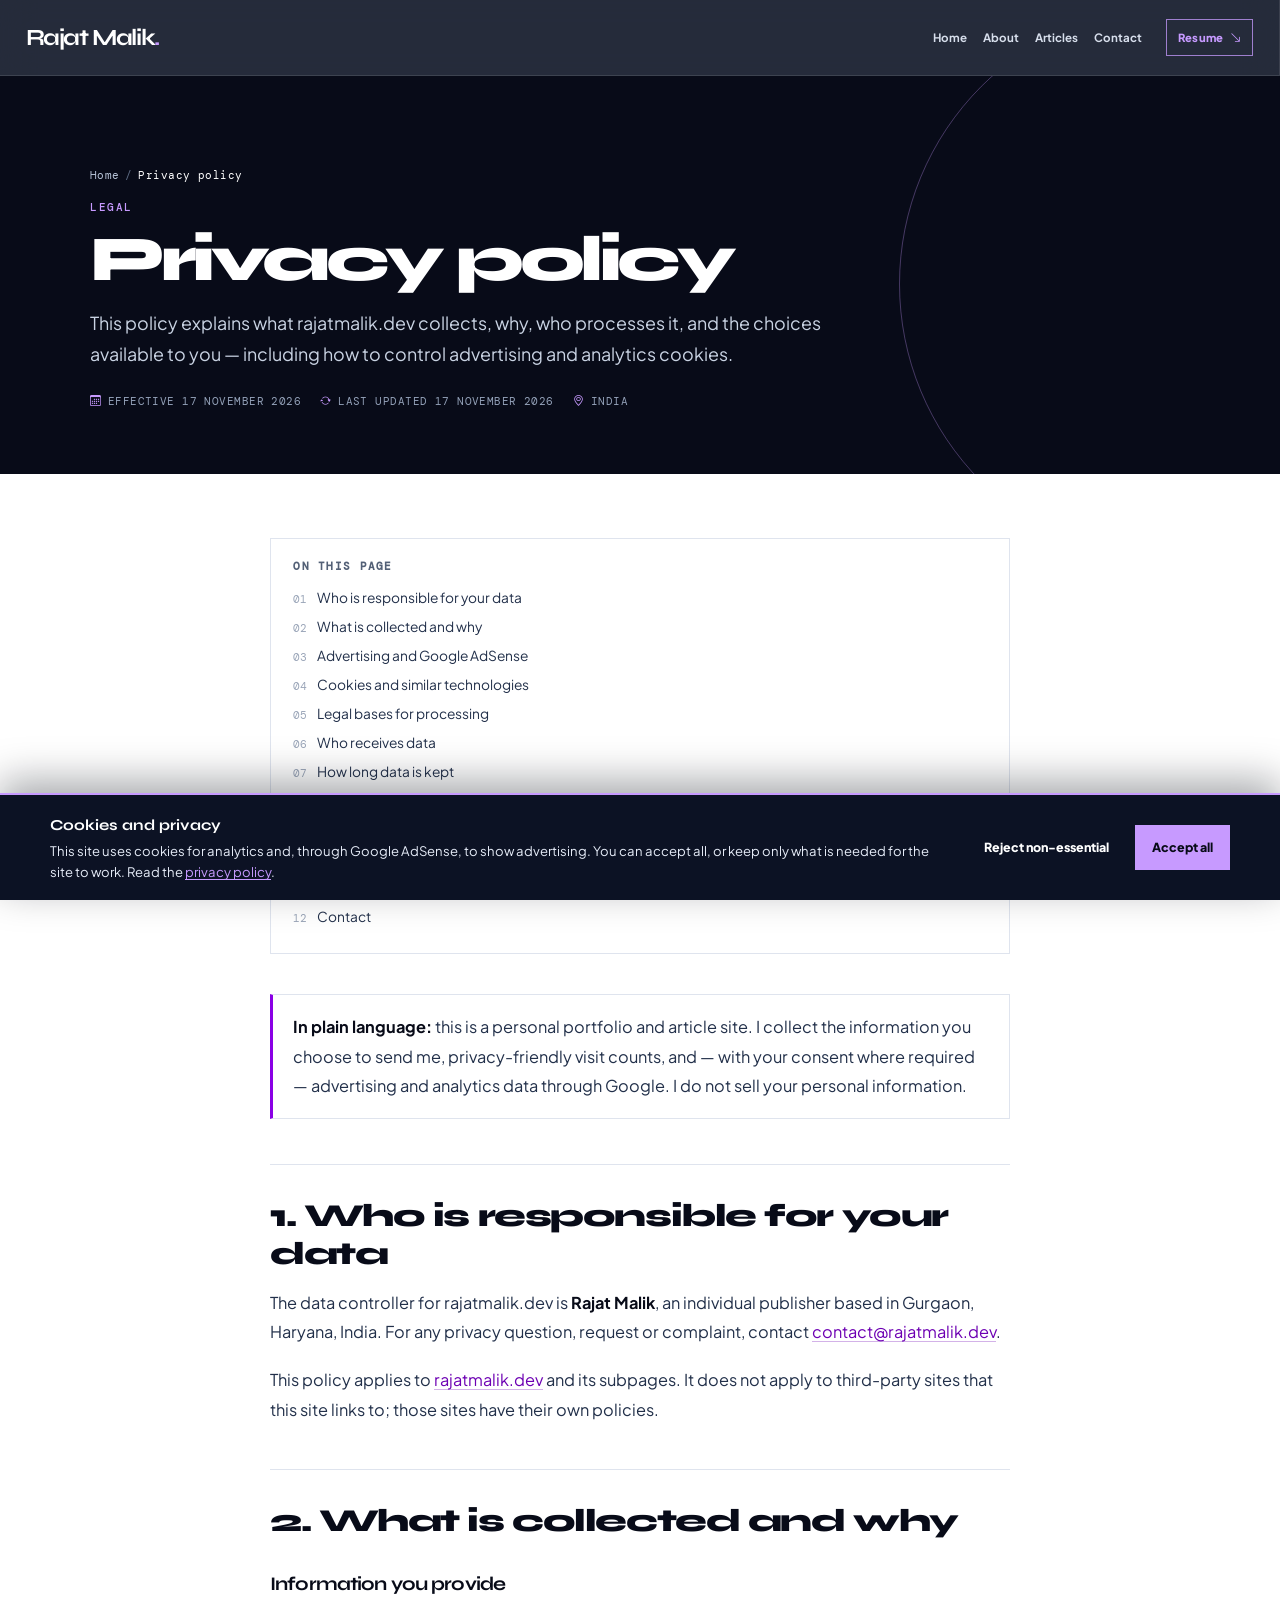
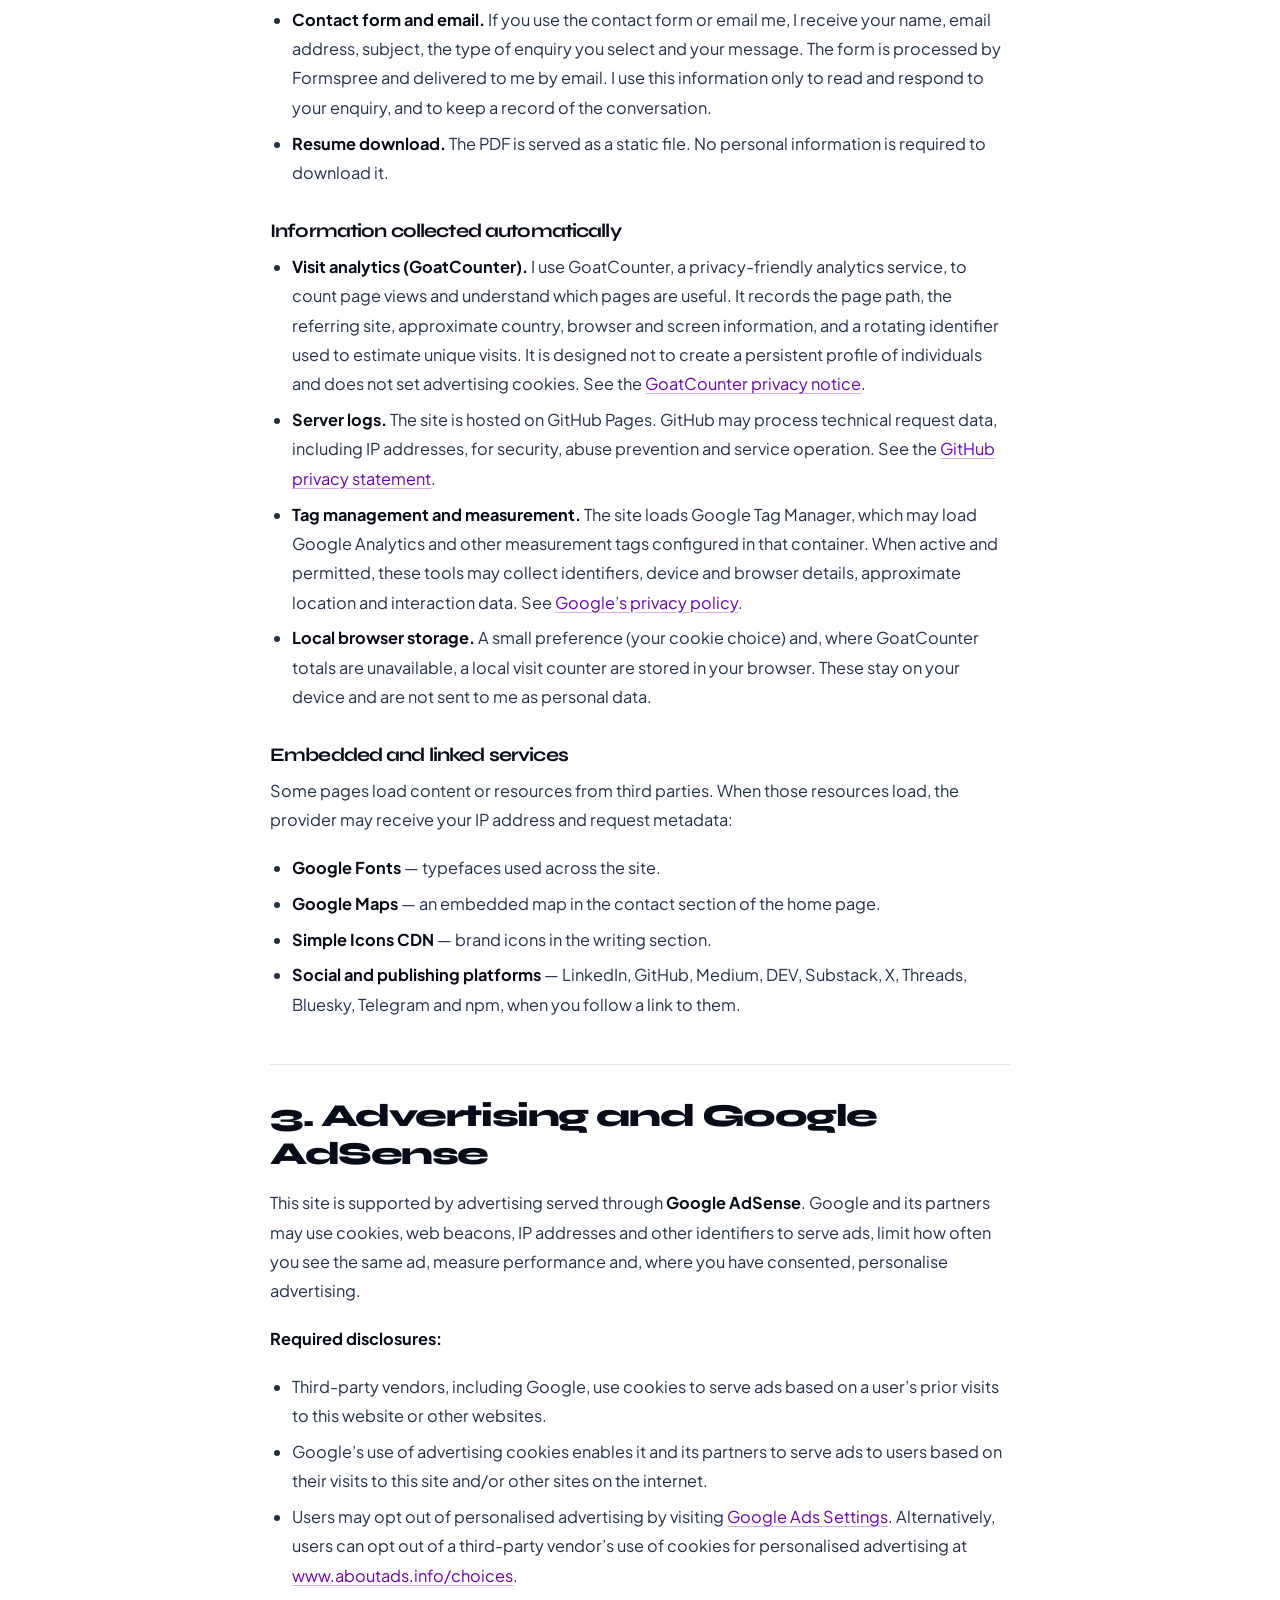
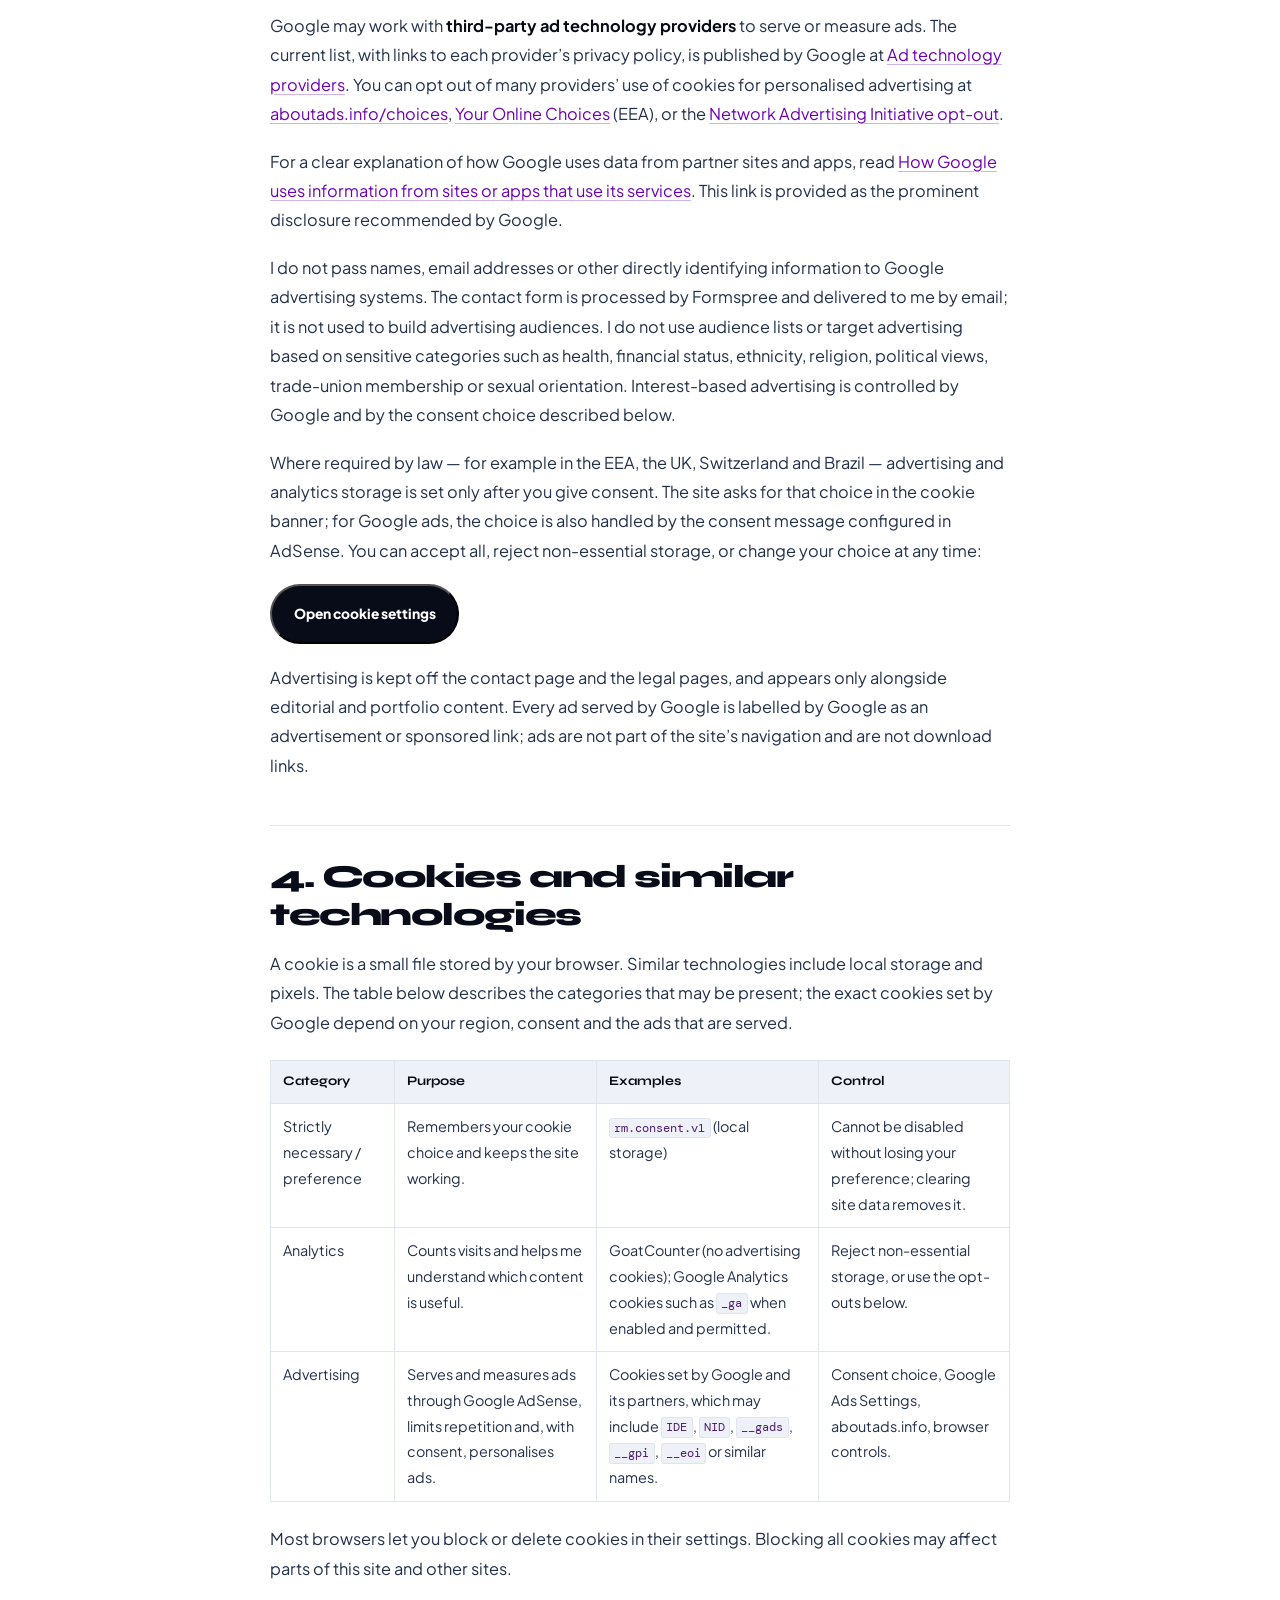
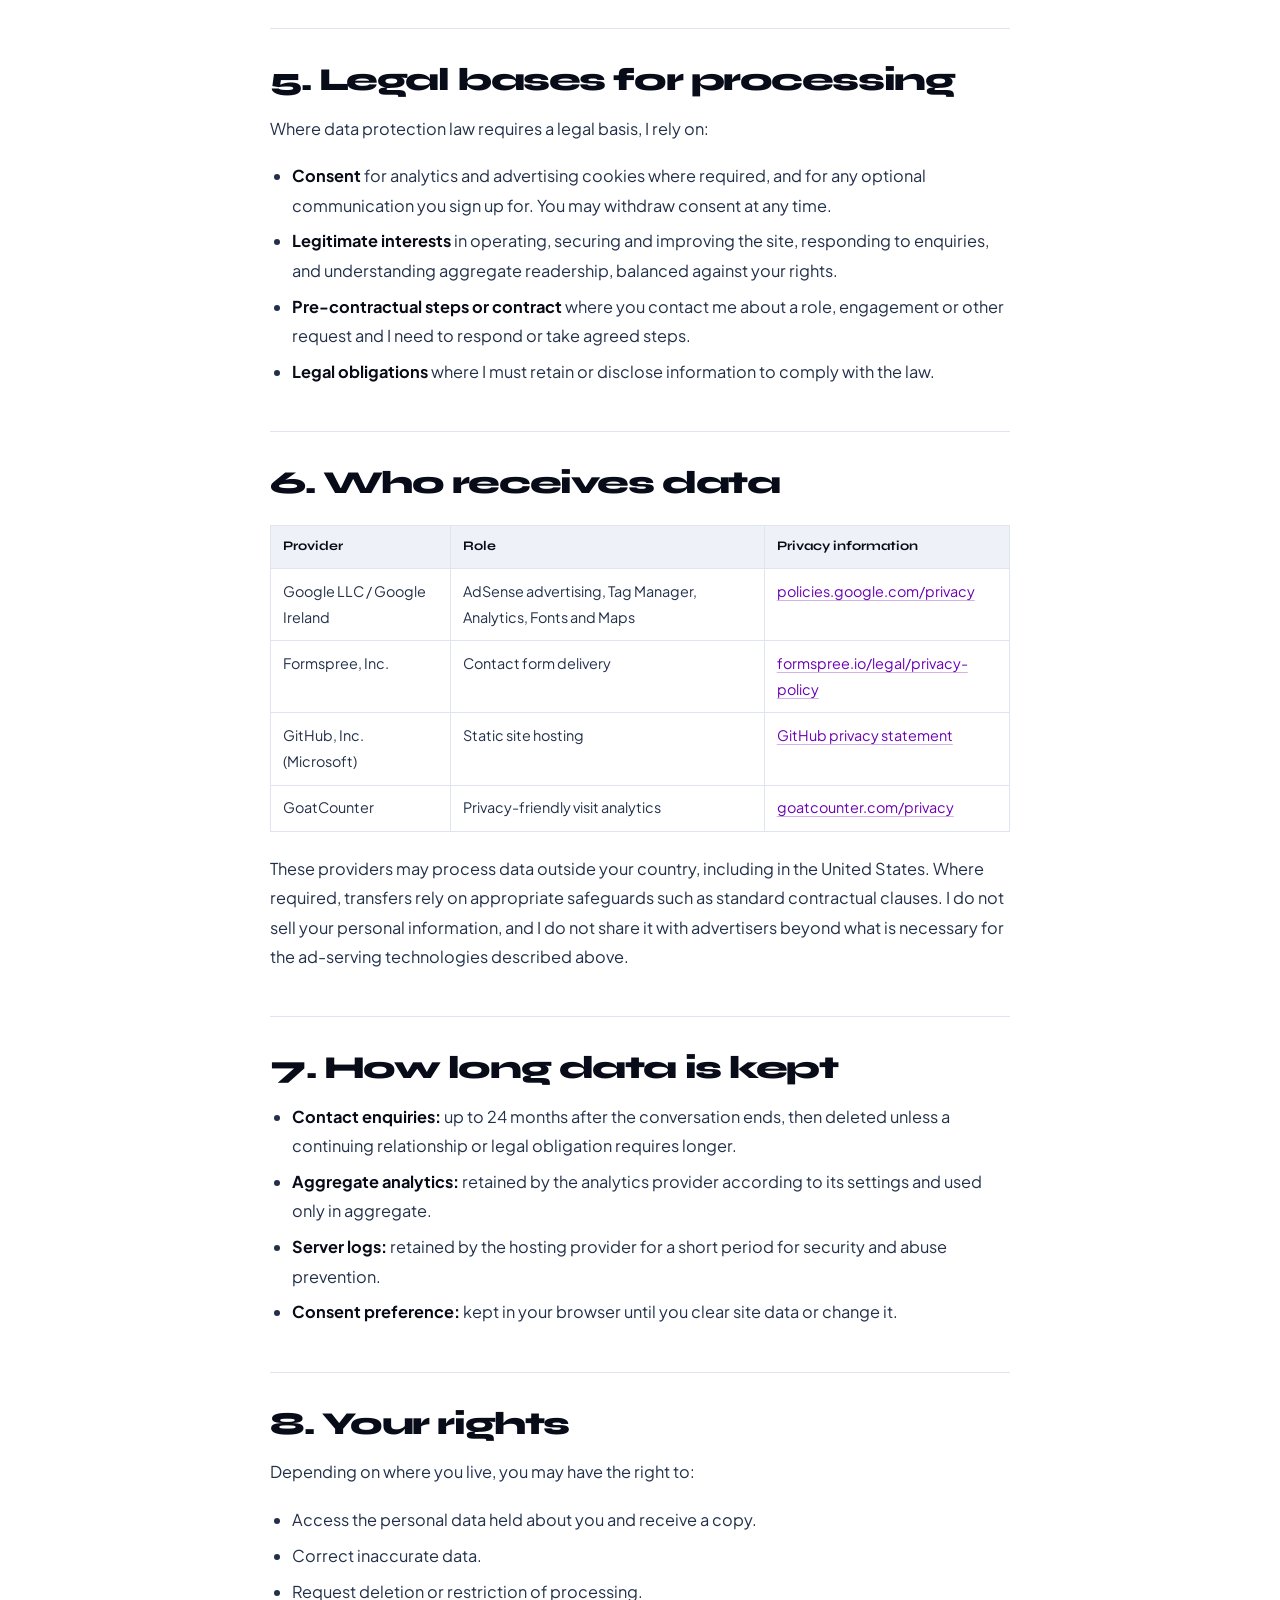
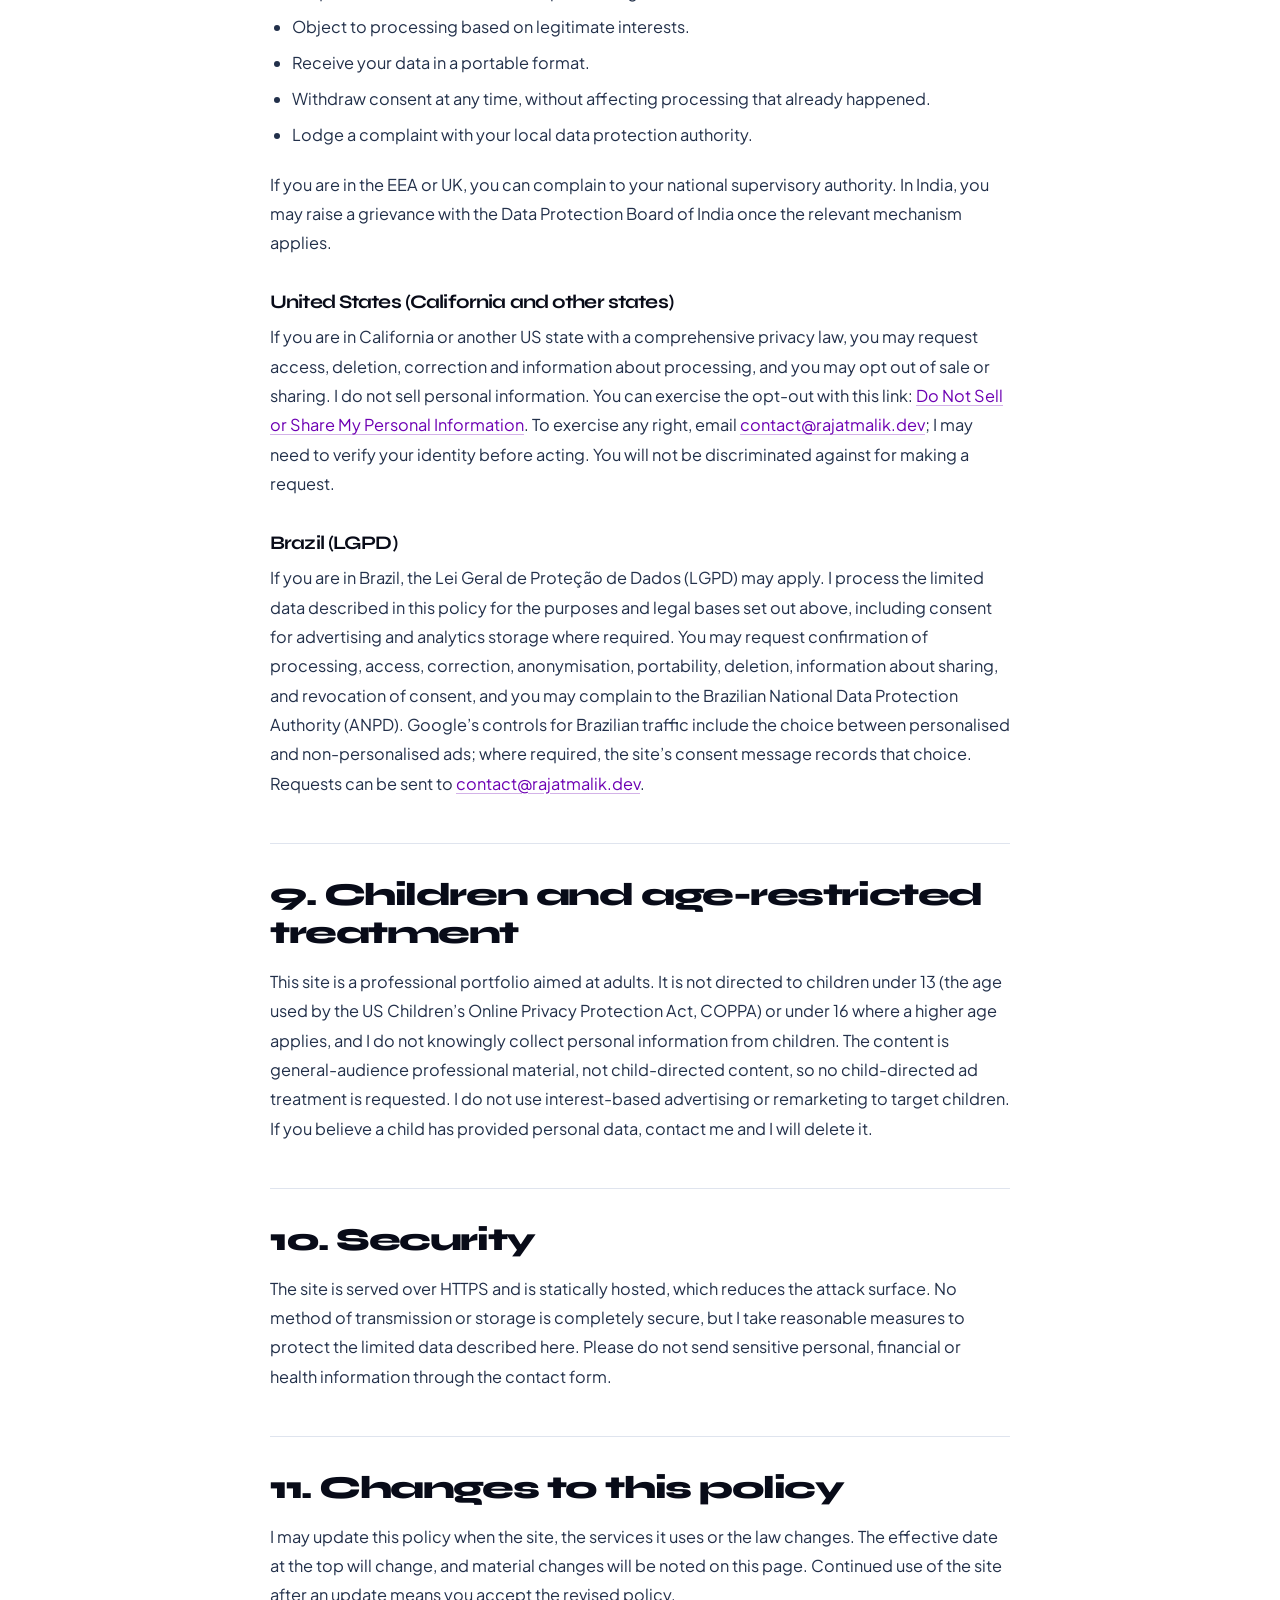
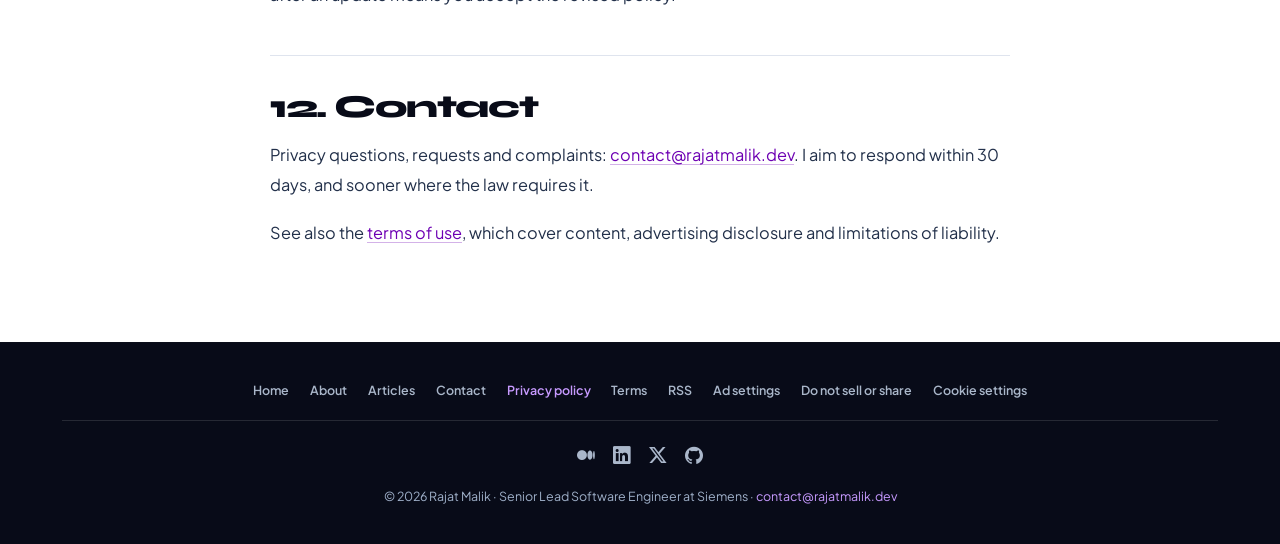
==== commit f1fd2609: "Remove publisher and container IDs from the public policy pages" ====
--- a/privacy-policy.html
+++ b/privacy-policy.html
@@ -151,9 +151,9 @@
               data, including IP addresses, for security, abuse prevention and service operation. See the
               <a href="https://docs.github.com/en/site-policy/privacy-policies/github-general-privacy-statement"
                 rel="noopener" target="_blank">GitHub privacy statement</a>.</li>
-            <li><strong>Tag management and measurement.</strong> The site loads Google Tag Manager (container
-              <code>GTM-K533LRTH</code>), which may load Google Analytics and other measurement tags configured in that
-              container. When active and permitted, these tools may collect identifiers, device and browser details,
+            <li><strong>Tag management and measurement.</strong> The site loads Google Tag Manager, which may load
+              Google Analytics and other measurement tags configured in that container. When active and permitted,
+              these tools may collect identifiers, device and browser details,
               approximate location and interaction data. See
               <a href="https://policies.google.com/privacy" rel="noopener" target="_blank">Google&rsquo;s privacy
                 policy</a>.</li>
@@ -174,10 +174,9 @@
           </ul>
 
           <h2 id="advertising">3. Advertising and Google AdSense</h2>
-          <p>This site is supported by advertising served through <strong>Google AdSense</strong> (publisher ID
-            <code>pub-4991682021863699</code>). Google and its partners may use cookies, web beacons, IP addresses and
-            other identifiers to serve ads, limit how often you see the same ad, measure performance and, where you
-            have consented, personalise advertising.</p>
+          <p>This site is supported by advertising served through <strong>Google AdSense</strong>. Google and its
+            partners may use cookies, web beacons, IP addresses and other identifiers to serve ads, limit how often you
+            see the same ad, measure performance and, where you have consented, personalise advertising.</p>
           <p><strong>Required disclosures:</strong></p>
           <ul>
             <li>Third-party vendors, including Google, use cookies to serve ads based on a user&rsquo;s prior visits to
